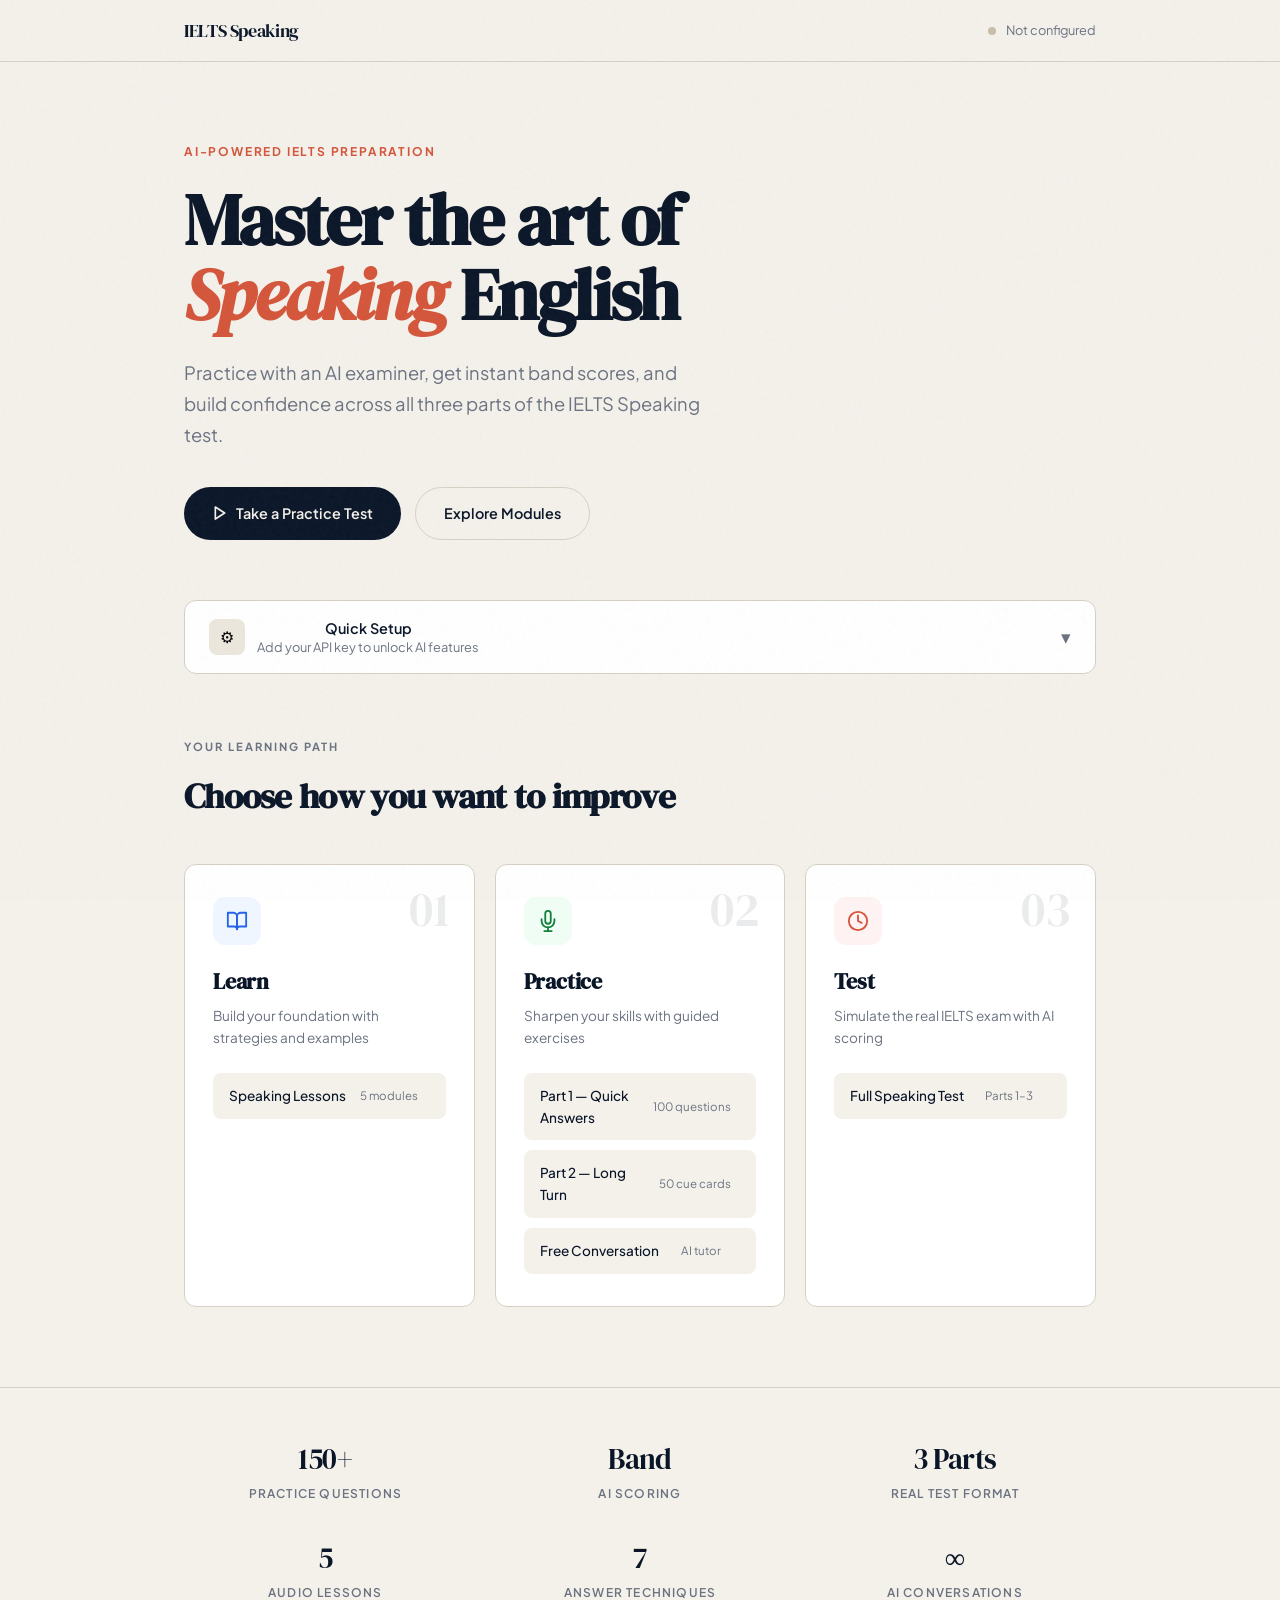
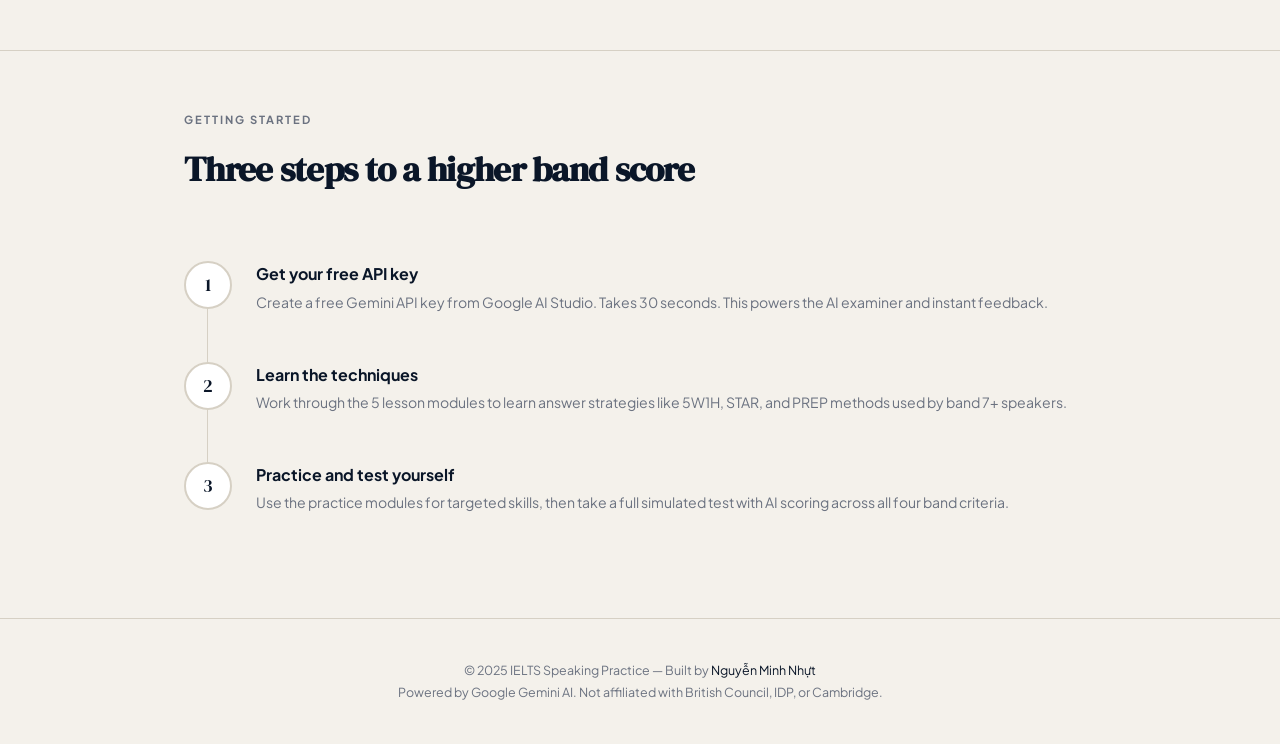
==== index.html @ 834665fb "Remove outdated library page and update all references Co-Authored-By: Claude Opus 4.6 (1M context) " ====
<!DOCTYPE html>
<html lang="en">
<head>
    <meta charset="UTF-8">
    <meta name="viewport" content="width=device-width, initial-scale=1.0">
    <title>IELTS Speaking Practice — AI-Powered</title>
    <link rel="preconnect" href="https://fonts.googleapis.com">
    <link rel="preconnect" href="https://fonts.gstatic.com" crossorigin>
    <link href="https://fonts.googleapis.com/css2?family=DM+Serif+Display:ital@0;1&family=Plus+Jakarta+Sans:wght@400;500;600;700&display=swap" rel="stylesheet">
    <style>
        *, *::before, *::after { margin: 0; padding: 0; box-sizing: border-box; }

        :root {
            --ink: #0a1628;
            --paper: #f4f1eb;
            --cream: #ece7dd;
            --warm: #c8bda8;
            --accent: #d4553a;
            --accent-glow: #e8724a;
            --ocean: #2563eb;
            --ocean-deep: #1a4fd4;
            --forest: #16803c;
            --forest-deep: #12692f;
            --amber: #d97706;
            --amber-deep: #b45309;
            --muted: #6b7280;
            --border: #d6d0c4;
            --card: #ffffff;
            --font-display: 'DM Serif Display', Georgia, serif;
            --font-body: 'Plus Jakarta Sans', -apple-system, sans-serif;
            --radius: 12px;
            --shadow-sm: 0 1px 3px rgba(10,22,40,0.06);
            --shadow-md: 0 4px 20px rgba(10,22,40,0.08);
            --shadow-lg: 0 12px 40px rgba(10,22,40,0.12);
            --shadow-lift: 0 20px 50px rgba(10,22,40,0.16);
        }

        html { scroll-behavior: smooth; }

        body {
            font-family: var(--font-body);
            background: var(--paper);
            color: var(--ink);
            line-height: 1.6;
            -webkit-font-smoothing: antialiased;
            overflow-x: hidden;
        }

        /* ─── Grain overlay ─── */
        body::after {
            content: '';
            position: fixed;
            inset: 0;
            background-image: url("data:image/svg+xml,%3Csvg viewBox='0 0 256 256' xmlns='http://www.w3.org/2000/svg'%3E%3Cfilter id='n'%3E%3CfeTurbulence type='fractalNoise' baseFrequency='0.9' numOctaves='4' stitchTiles='stitch'/%3E%3C/filter%3E%3Crect width='100%25' height='100%25' filter='url(%23n)' opacity='0.04'/%3E%3C/svg%3E");
            pointer-events: none;
            z-index: 9999;
        }

        .container {
            max-width: 960px;
            margin: 0 auto;
            padding: 0 24px;
        }

        /* ─── NAV ─── */
        nav {
            position: sticky;
            top: 0;
            z-index: 100;
            background: rgba(244,241,235,0.85);
            backdrop-filter: blur(20px);
            -webkit-backdrop-filter: blur(20px);
            border-bottom: 1px solid var(--border);
            padding: 16px 0;
        }

        .nav-inner {
            display: flex;
            justify-content: space-between;
            align-items: center;
        }

        .nav-brand {
            font-family: var(--font-display);
            font-size: 1.15rem;
            color: var(--ink);
            text-decoration: none;
            letter-spacing: -0.02em;
        }

        .nav-status {
            display: flex;
            align-items: center;
            gap: 10px;
            font-size: 0.8rem;
            color: var(--muted);
        }

        .status-dot {
            width: 8px;
            height: 8px;
            border-radius: 50%;
            background: var(--warm);
            transition: background 0.3s;
        }

        .status-dot.active { background: var(--forest); }

        /* ─── HERO ─── */
        .hero {
            padding: 80px 0 60px;
            position: relative;
        }

        .hero-overline {
            font-size: 0.75rem;
            font-weight: 700;
            text-transform: uppercase;
            letter-spacing: 0.15em;
            color: var(--accent);
            margin-bottom: 20px;
            opacity: 0;
            animation: fadeUp 0.6s 0.1s forwards;
        }

        .hero h1 {
            font-family: var(--font-display);
            font-size: clamp(2.8rem, 7vw, 4.5rem);
            line-height: 1.05;
            letter-spacing: -0.03em;
            color: var(--ink);
            margin-bottom: 24px;
            opacity: 0;
            animation: fadeUp 0.6s 0.2s forwards;
        }

        .hero h1 em {
            font-style: italic;
            color: var(--accent);
        }

        .hero-sub {
            font-size: 1.15rem;
            color: var(--muted);
            max-width: 520px;
            line-height: 1.7;
            margin-bottom: 36px;
            opacity: 0;
            animation: fadeUp 0.6s 0.35s forwards;
        }

        .hero-actions {
            display: flex;
            gap: 14px;
            flex-wrap: wrap;
            opacity: 0;
            animation: fadeUp 0.6s 0.5s forwards;
        }

        .btn {
            display: inline-flex;
            align-items: center;
            gap: 8px;
            padding: 14px 28px;
            border-radius: 60px;
            font-family: var(--font-body);
            font-size: 0.9rem;
            font-weight: 600;
            text-decoration: none;
            cursor: pointer;
            border: none;
            transition: all 0.25s cubic-bezier(0.4, 0, 0.2, 1);
        }

        .btn-primary {
            background: var(--ink);
            color: var(--paper);
        }

        .btn-primary:hover {
            background: #1a2d4a;
            transform: translateY(-2px);
            box-shadow: var(--shadow-md);
        }

        .btn-outline {
            background: transparent;
            color: var(--ink);
            border: 1.5px solid var(--border);
        }

        .btn-outline:hover {
            border-color: var(--ink);
            transform: translateY(-2px);
        }

        /* ─── SETUP PANEL ─── */
        .setup-section {
            margin-bottom: 64px;
            opacity: 0;
            animation: fadeUp 0.6s 0.6s forwards;
        }

        .setup-toggle {
            display: flex;
            align-items: center;
            justify-content: space-between;
            padding: 18px 24px;
            background: var(--card);
            border: 1px solid var(--border);
            border-radius: var(--radius);
            cursor: pointer;
            transition: all 0.2s;
            width: 100%;
            font-family: var(--font-body);
            font-size: 0.9rem;
        }

        .setup-toggle:hover {
            border-color: var(--ink);
        }

        .setup-toggle-left {
            display: flex;
            align-items: center;
            gap: 12px;
        }

        .setup-toggle-icon {
            width: 36px;
            height: 36px;
            border-radius: 8px;
            background: var(--cream);
            display: flex;
            align-items: center;
            justify-content: center;
            font-size: 1rem;
        }

        .setup-toggle-text strong {
            display: block;
            font-weight: 600;
            color: var(--ink);
        }

        .setup-toggle-text span {
            font-size: 0.8rem;
            color: var(--muted);
        }

        .setup-chevron {
            transition: transform 0.3s;
            color: var(--muted);
            font-size: 1.2rem;
        }

        .setup-chevron.open { transform: rotate(180deg); }

        .setup-panel {
            max-height: 0;
            overflow: hidden;
            transition: max-height 0.4s cubic-bezier(0.4, 0, 0.2, 1), opacity 0.3s;
            opacity: 0;
        }

        .setup-panel.open {
            max-height: 400px;
            opacity: 1;
        }

        .setup-panel-inner {
            padding: 24px;
            background: var(--card);
            border: 1px solid var(--border);
            border-top: 0;
            border-radius: 0 0 var(--radius) var(--radius);
        }

        .setup-row {
            display: grid;
            grid-template-columns: 1fr 1fr;
            gap: 16px;
        }

        @media (max-width: 600px) {
            .setup-row { grid-template-columns: 1fr; }
        }

        .setup-field label {
            display: block;
            font-size: 0.78rem;
            font-weight: 600;
            text-transform: uppercase;
            letter-spacing: 0.08em;
            color: var(--muted);
            margin-bottom: 8px;
        }

        .setup-field input {
            width: 100%;
            padding: 12px 16px;
            border: 1.5px solid var(--border);
            border-radius: 8px;
            font-family: var(--font-body);
            font-size: 0.9rem;
            background: var(--paper);
            color: var(--ink);
            outline: none;
            transition: border-color 0.2s;
        }

        .setup-field input:focus {
            border-color: var(--ocean);
        }

        .setup-field input.saved {
            border-color: var(--forest);
            background: #f0fdf4;
        }

        .setup-field .field-hint {
            font-size: 0.75rem;
            color: var(--muted);
            margin-top: 6px;
        }

        .setup-field .field-hint a {
            color: var(--ocean);
            text-decoration: none;
        }

        .setup-field .field-hint a:hover { text-decoration: underline; }

        .setup-saved-indicator {
            display: inline-flex;
            align-items: center;
            gap: 4px;
            font-size: 0.75rem;
            color: var(--forest);
            font-weight: 600;
            opacity: 0;
            transition: opacity 0.3s;
        }

        .setup-saved-indicator.visible { opacity: 1; }

        /* ─── PATHWAYS ─── */
        .pathways {
            margin-bottom: 80px;
        }

        .section-label {
            font-size: 0.7rem;
            font-weight: 700;
            text-transform: uppercase;
            letter-spacing: 0.18em;
            color: var(--muted);
            margin-bottom: 12px;
        }

        .section-title {
            font-family: var(--font-display);
            font-size: clamp(1.6rem, 4vw, 2.2rem);
            letter-spacing: -0.02em;
            margin-bottom: 40px;
        }

        .pathway-grid {
            display: grid;
            grid-template-columns: repeat(3, 1fr);
            gap: 20px;
        }

        @media (max-width: 768px) {
            .pathway-grid { grid-template-columns: 1fr; }
        }

        .pathway-card {
            background: var(--card);
            border: 1px solid var(--border);
            border-radius: var(--radius);
            padding: 32px 28px;
            position: relative;
            overflow: hidden;
            transition: all 0.35s cubic-bezier(0.4, 0, 0.2, 1);
            cursor: default;
        }

        .pathway-card::before {
            content: '';
            position: absolute;
            top: 0;
            left: 0;
            right: 0;
            height: 3px;
            transform: scaleX(0);
            transform-origin: left;
            transition: transform 0.35s cubic-bezier(0.4, 0, 0.2, 1);
        }

        .pathway-card:hover {
            transform: translateY(-6px);
            box-shadow: var(--shadow-lift);
            border-color: transparent;
        }

        .pathway-card:hover::before { transform: scaleX(1); }

        .pathway-card.learn::before { background: var(--ocean); }
        .pathway-card.practice::before { background: var(--forest); }
        .pathway-card.test::before { background: var(--accent); }

        .pathway-number {
            font-family: var(--font-display);
            font-size: 3rem;
            line-height: 1;
            margin-bottom: 16px;
            opacity: 0.08;
            position: absolute;
            top: 20px;
            right: 24px;
        }

        .pathway-icon {
            width: 48px;
            height: 48px;
            border-radius: 12px;
            display: flex;
            align-items: center;
            justify-content: center;
            font-size: 1.3rem;
            margin-bottom: 20px;
        }

        .pathway-card.learn .pathway-icon { background: #eff6ff; color: var(--ocean); }
        .pathway-card.practice .pathway-icon { background: #f0fdf4; color: var(--forest); }
        .pathway-card.test .pathway-icon { background: #fef2f2; color: var(--accent); }

        .pathway-card h3 {
            font-family: var(--font-display);
            font-size: 1.35rem;
            margin-bottom: 6px;
            letter-spacing: -0.01em;
        }

        .pathway-subtitle {
            font-size: 0.85rem;
            color: var(--muted);
            margin-bottom: 24px;
        }

        .pathway-links {
            display: flex;
            flex-direction: column;
            gap: 10px;
        }

        .pathway-link {
            display: flex;
            align-items: center;
            justify-content: space-between;
            padding: 12px 16px;
            background: var(--paper);
            border-radius: 8px;
            text-decoration: none;
            color: var(--ink);
            font-size: 0.85rem;
            font-weight: 500;
            transition: all 0.2s;
        }

        .pathway-link:hover {
            background: var(--cream);
            padding-left: 20px;
        }

        .pathway-link-meta {
            font-size: 0.72rem;
            color: var(--muted);
            font-weight: 400;
            white-space: nowrap;
            margin-left: 12px;
        }

        .pathway-link-arrow {
            opacity: 0;
            transform: translateX(-4px);
            transition: all 0.2s;
            color: var(--muted);
            font-size: 0.8rem;
        }

        .pathway-link:hover .pathway-link-arrow {
            opacity: 1;
            transform: translateX(0);
        }

        /* ─── FEATURES STRIP ─── */
        .features-strip {
            padding: 48px 0;
            margin-bottom: 60px;
            border-top: 1px solid var(--border);
            border-bottom: 1px solid var(--border);
        }

        .features-grid {
            display: grid;
            grid-template-columns: repeat(3, 1fr);
            gap: 32px;
        }

        @media (max-width: 600px) {
            .features-grid { grid-template-columns: repeat(2, 1fr); }
        }

        .feature-item {
            text-align: center;
        }

        .feature-value {
            font-family: var(--font-display);
            font-size: 1.8rem;
            color: var(--ink);
            letter-spacing: -0.02em;
        }

        .feature-label {
            font-size: 0.75rem;
            color: var(--muted);
            text-transform: uppercase;
            letter-spacing: 0.1em;
            font-weight: 600;
            margin-top: 2px;
        }

        /* ─── HOW IT WORKS ─── */
        .how-section {
            margin-bottom: 80px;
        }

        .steps-list {
            display: flex;
            flex-direction: column;
            gap: 0;
            position: relative;
        }

        .steps-list::before {
            content: '';
            position: absolute;
            left: 23px;
            top: 48px;
            bottom: 48px;
            width: 1px;
            background: var(--border);
        }

        @media (max-width: 600px) {
            .steps-list::before { left: 19px; }
        }

        .step-item {
            display: flex;
            align-items: flex-start;
            gap: 24px;
            padding: 24px 0;
        }

        .step-num {
            width: 48px;
            height: 48px;
            min-width: 48px;
            border-radius: 50%;
            background: var(--card);
            border: 2px solid var(--border);
            display: flex;
            align-items: center;
            justify-content: center;
            font-family: var(--font-display);
            font-size: 1.1rem;
            color: var(--ink);
            position: relative;
            z-index: 1;
        }

        @media (max-width: 600px) {
            .step-num { width: 40px; height: 40px; min-width: 40px; font-size: 0.95rem; }
        }

        .step-content h4 {
            font-size: 1rem;
            font-weight: 700;
            margin-bottom: 4px;
        }

        .step-content p {
            font-size: 0.88rem;
            color: var(--muted);
            line-height: 1.6;
        }

        /* ─── FOOTER ─── */
        footer {
            padding: 40px 0;
            border-top: 1px solid var(--border);
            text-align: center;
        }

        .footer-text {
            font-size: 0.78rem;
            color: var(--muted);
            line-height: 1.8;
        }

        .footer-text a {
            color: var(--ink);
            text-decoration: none;
        }

        .footer-text a:hover { text-decoration: underline; }

        /* ─── ANIMATIONS ─── */
        @keyframes fadeUp {
            from { opacity: 0; transform: translateY(20px); }
            to { opacity: 1; transform: translateY(0); }
        }

        .reveal {
            opacity: 0;
            transform: translateY(24px);
            transition: opacity 0.6s cubic-bezier(0.4, 0, 0.2, 1), transform 0.6s cubic-bezier(0.4, 0, 0.2, 1);
        }

        .reveal.visible {
            opacity: 1;
            transform: translateY(0);
        }

        /* ─── SCROLLBAR ─── */
        ::-webkit-scrollbar { width: 6px; }
        ::-webkit-scrollbar-track { background: var(--paper); }
        ::-webkit-scrollbar-thumb { background: var(--warm); border-radius: 3px; }
    </style>
</head>
<body>

    <!-- ─── NAV ─── -->
    <nav>
        <div class="container nav-inner">
            <a href="/" class="nav-brand">IELTS Speaking</a>
            <div class="nav-status">
                <div class="status-dot" id="statusDot"></div>
                <span id="statusText">Not configured</span>
            </div>
        </div>
    </nav>

    <!-- ─── HERO ─── -->
    <section class="hero">
        <div class="container">
            <div class="hero-overline">AI-Powered IELTS Preparation</div>
            <h1>Master the art of<br><em>Speaking</em> English</h1>
            <p class="hero-sub">
                Practice with an AI examiner, get instant band scores, and build confidence
                across all three parts of the IELTS Speaking test.
            </p>
            <div class="hero-actions">
                <a href="ielts-speaking-test.html" class="btn btn-primary">
                    <svg width="16" height="16" viewBox="0 0 24 24" fill="none" stroke="currentColor" stroke-width="2.5" stroke-linecap="round" stroke-linejoin="round"><polygon points="5 3 19 12 5 21 5 3"></polygon></svg>
                    Take a Practice Test
                </a>
                <a href="#pathways" class="btn btn-outline">Explore Modules</a>
            </div>
        </div>
    </section>

    <!-- ─── SETUP ─── -->
    <section class="container setup-section">
        <button class="setup-toggle" id="setupToggle" onclick="toggleSetup()">
            <div class="setup-toggle-left">
                <div class="setup-toggle-icon" id="setupIcon">&#9881;</div>
                <div class="setup-toggle-text">
                    <strong>Quick Setup</strong>
                    <span id="setupSubtext">Add your API key to unlock AI features</span>
                </div>
            </div>
            <span class="setup-chevron" id="setupChevron">&#9662;</span>
        </button>
        <div class="setup-panel" id="setupPanel">
            <div class="setup-panel-inner">
                <div class="setup-row">
                    <div class="setup-field">
                        <label>
                            Gemini API Key
                            <span class="setup-saved-indicator" id="apiSaved">&#10003; Saved</span>
                        </label>
                        <input type="password" id="apiKeyInput" placeholder="AIza..."
                               oninput="saveApiKey()" autocomplete="off">
                        <div class="field-hint">
                            Free from <a href="https://aistudio.google.com/app/apikey" target="_blank" rel="noopener">Google AI Studio</a> &mdash; enables AI examiner &amp; feedback
                        </div>
                    </div>
                    <div class="setup-field">
                        <label>
                            Your Name <span style="font-weight:400;text-transform:none;letter-spacing:0">(optional)</span>
                            <span class="setup-saved-indicator" id="nameSaved">&#10003; Saved</span>
                        </label>
                        <input type="text" id="nameInput" placeholder="Enter your name"
                               oninput="saveName()" autocomplete="name">
                        <div class="field-hint">Used to personalize your practice sessions</div>
                    </div>
                </div>
            </div>
        </div>
    </section>

    <!-- ─── PATHWAYS ─── -->
    <section class="container pathways reveal" id="pathways">
        <div class="section-label">Your Learning Path</div>
        <h2 class="section-title">Choose how you want to improve</h2>
        <div class="pathway-grid">

            <!-- LEARN -->
            <div class="pathway-card learn">
                <div class="pathway-number">01</div>
                <div class="pathway-icon">
                    <svg width="22" height="22" viewBox="0 0 24 24" fill="none" stroke="currentColor" stroke-width="2" stroke-linecap="round" stroke-linejoin="round"><path d="M2 3h6a4 4 0 0 1 4 4v14a3 3 0 0 0-3-3H2z"></path><path d="M22 3h-6a4 4 0 0 0-4 4v14a3 3 0 0 1 3-3h7z"></path></svg>
                </div>
                <h3>Learn</h3>
                <p class="pathway-subtitle">Build your foundation with strategies and examples</p>
                <div class="pathway-links">
                    <a href="ielts-speaking-lessons.html" class="pathway-link">
                        <span>Speaking Lessons</span>
                        <span class="pathway-link-meta">5 modules</span>
                        <span class="pathway-link-arrow">&rarr;</span>
                    </a>
                </div>
            </div>

            <!-- PRACTICE -->
            <div class="pathway-card practice">
                <div class="pathway-number">02</div>
                <div class="pathway-icon">
                    <svg width="22" height="22" viewBox="0 0 24 24" fill="none" stroke="currentColor" stroke-width="2" stroke-linecap="round" stroke-linejoin="round"><path d="M12 1a3 3 0 0 0-3 3v8a3 3 0 0 0 6 0V4a3 3 0 0 0-3-3z"></path><path d="M19 10v2a7 7 0 0 1-14 0v-2"></path><line x1="12" y1="19" x2="12" y2="23"></line><line x1="8" y1="23" x2="16" y2="23"></line></svg>
                </div>
                <h3>Practice</h3>
                <p class="pathway-subtitle">Sharpen your skills with guided exercises</p>
                <div class="pathway-links">
                    <a href="ielts-module2-minimal.html" class="pathway-link">
                        <span>Part 1 &mdash; Quick Answers</span>
                        <span class="pathway-link-meta">100 questions</span>
                        <span class="pathway-link-arrow">&rarr;</span>
                    </a>
                    <a href="ielts-module3-minimal.html" class="pathway-link">
                        <span>Part 2 &mdash; Long Turn</span>
                        <span class="pathway-link-meta">50 cue cards</span>
                        <span class="pathway-link-arrow">&rarr;</span>
                    </a>
                    <a href="conversation-practice.html" class="pathway-link">
                        <span>Free Conversation</span>
                        <span class="pathway-link-meta">AI tutor</span>
                        <span class="pathway-link-arrow">&rarr;</span>
                    </a>
                </div>
            </div>

            <!-- TEST -->
            <div class="pathway-card test">
                <div class="pathway-number">03</div>
                <div class="pathway-icon">
                    <svg width="22" height="22" viewBox="0 0 24 24" fill="none" stroke="currentColor" stroke-width="2" stroke-linecap="round" stroke-linejoin="round"><circle cx="12" cy="12" r="10"></circle><polyline points="12 6 12 12 16 14"></polyline></svg>
                </div>
                <h3>Test</h3>
                <p class="pathway-subtitle">Simulate the real IELTS exam with AI scoring</p>
                <div class="pathway-links">
                    <a href="ielts-speaking-test.html" class="pathway-link">
                        <span>Full Speaking Test</span>
                        <span class="pathway-link-meta">Parts 1–3</span>
                        <span class="pathway-link-arrow">&rarr;</span>
                    </a>
                </div>
            </div>

        </div>
    </section>

    <!-- ─── FEATURES STRIP ─── -->
    <section class="features-strip reveal">
        <div class="container">
            <div class="features-grid">
                <div class="feature-item">
                    <div class="feature-value">150+</div>
                    <div class="feature-label">Practice Questions</div>
                </div>
                <div class="feature-item">
                    <div class="feature-value">Band</div>
                    <div class="feature-label">AI Scoring</div>
                </div>
                <div class="feature-item">
                    <div class="feature-value">3 Parts</div>
                    <div class="feature-label">Real Test Format</div>
                </div>
                <div class="feature-item">
                    <div class="feature-value">5</div>
                    <div class="feature-label">Audio Lessons</div>
                </div>
                <div class="feature-item">
                    <div class="feature-value">7</div>
                    <div class="feature-label">Answer Techniques</div>
                </div>
                <div class="feature-item">
                    <div class="feature-value">&infin;</div>
                    <div class="feature-label">AI Conversations</div>
                </div>
            </div>
        </div>
    </section>

    <!-- ─── HOW IT WORKS ─── -->
    <section class="container how-section reveal">
        <div class="section-label">Getting Started</div>
        <h2 class="section-title">Three steps to a higher band score</h2>
        <div class="steps-list">
            <div class="step-item">
                <div class="step-num">1</div>
                <div class="step-content">
                    <h4>Get your free API key</h4>
                    <p>Create a free Gemini API key from Google AI Studio. Takes 30 seconds. This powers the AI examiner and instant feedback.</p>
                </div>
            </div>
            <div class="step-item">
                <div class="step-num">2</div>
                <div class="step-content">
                    <h4>Learn the techniques</h4>
                    <p>Work through the 5 lesson modules to learn answer strategies like 5W1H, STAR, and PREP methods used by band 7+ speakers.</p>
                </div>
            </div>
            <div class="step-item">
                <div class="step-num">3</div>
                <div class="step-content">
                    <h4>Practice and test yourself</h4>
                    <p>Use the practice modules for targeted skills, then take a full simulated test with AI scoring across all four band criteria.</p>
                </div>
            </div>
        </div>
    </section>

    <!-- ─── FOOTER ─── -->
    <footer>
        <div class="container">
            <p class="footer-text">
                &copy; 2025 IELTS Speaking Practice &mdash; Built by
                <a href="https://github.com/nmnhut-it" target="_blank" rel="noopener">Nguy&#7877;n Minh Nh&#7921;t</a>
                <br>
                Powered by Google Gemini AI. Not affiliated with British Council, IDP, or Cambridge.
            </p>
        </div>
    </footer>

    <script>
        // ─── Setup panel ───
        function toggleSetup() {
            const panel = document.getElementById('setupPanel');
            const chevron = document.getElementById('setupChevron');
            const toggle = document.getElementById('setupToggle');
            panel.classList.toggle('open');
            chevron.classList.toggle('open');
            if (panel.classList.contains('open')) {
                toggle.style.borderRadius = 'var(--radius) var(--radius) 0 0';
            } else {
                setTimeout(() => { toggle.style.borderRadius = 'var(--radius)'; }, 300);
            }
        }

        // ─── Save settings ───
        let apiDebounce, nameDebounce;

        function saveApiKey() {
            clearTimeout(apiDebounce);
            apiDebounce = setTimeout(() => {
                const val = document.getElementById('apiKeyInput').value.trim();
                if (val) {
                    localStorage.setItem('geminiApiKey', val);
                    document.getElementById('apiKeyInput').classList.add('saved');
                    showSaved('apiSaved');
                } else {
                    localStorage.removeItem('geminiApiKey');
                    document.getElementById('apiKeyInput').classList.remove('saved');
                    hideSaved('apiSaved');
                }
                updateStatus();
            }, 400);
        }

        function saveName() {
            clearTimeout(nameDebounce);
            nameDebounce = setTimeout(() => {
                const val = document.getElementById('nameInput').value.trim();
                if (val) {
                    localStorage.setItem('studentName', val);
                    document.getElementById('nameInput').classList.add('saved');
                    showSaved('nameSaved');
                } else {
                    localStorage.removeItem('studentName');
                    document.getElementById('nameInput').classList.remove('saved');
                    hideSaved('nameSaved');
                }
                updateStatus();
            }, 400);
        }

        function showSaved(id) { document.getElementById(id).classList.add('visible'); }
        function hideSaved(id) { document.getElementById(id).classList.remove('visible'); }

        function updateStatus() {
            const hasKey = !!localStorage.getItem('geminiApiKey');
            const hasName = !!localStorage.getItem('studentName');
            const dot = document.getElementById('statusDot');
            const text = document.getElementById('statusText');
            const subtext = document.getElementById('setupSubtext');
            const icon = document.getElementById('setupIcon');

            if (hasKey) {
                dot.classList.add('active');
                text.textContent = hasName ? localStorage.getItem('studentName') : 'Ready';
                subtext.textContent = 'AI features enabled' + (hasName ? '' : ' \u2014 add your name to personalize');
                icon.innerHTML = '&#10003;';
                icon.style.background = '#f0fdf4';
                icon.style.color = 'var(--forest)';
            } else {
                dot.classList.remove('active');
                text.textContent = 'Not configured';
                subtext.textContent = 'Add your API key to unlock AI features';
                icon.innerHTML = '&#9881;';
                icon.style.background = '';
                icon.style.color = '';
            }
        }

        // ─── Init ───
        function init() {
            const savedKey = localStorage.getItem('geminiApiKey');
            const savedName = localStorage.getItem('studentName');

            if (savedKey) {
                document.getElementById('apiKeyInput').value = savedKey;
                document.getElementById('apiKeyInput').classList.add('saved');
                showSaved('apiSaved');
            }
            if (savedName) {
                document.getElementById('nameInput').value = savedName;
                document.getElementById('nameInput').classList.add('saved');
                showSaved('nameSaved');
            }

            updateStatus();
        }

        // ─── Scroll reveal ───
        const observer = new IntersectionObserver((entries) => {
            entries.forEach(entry => {
                if (entry.isIntersecting) {
                    entry.target.classList.add('visible');
                    observer.unobserve(entry.target);
                }
            });
        }, { threshold: 0.1, rootMargin: '0px 0px -40px 0px' });

        document.querySelectorAll('.reveal').forEach(el => observer.observe(el));

        init();
    </script>
</body>
</html>
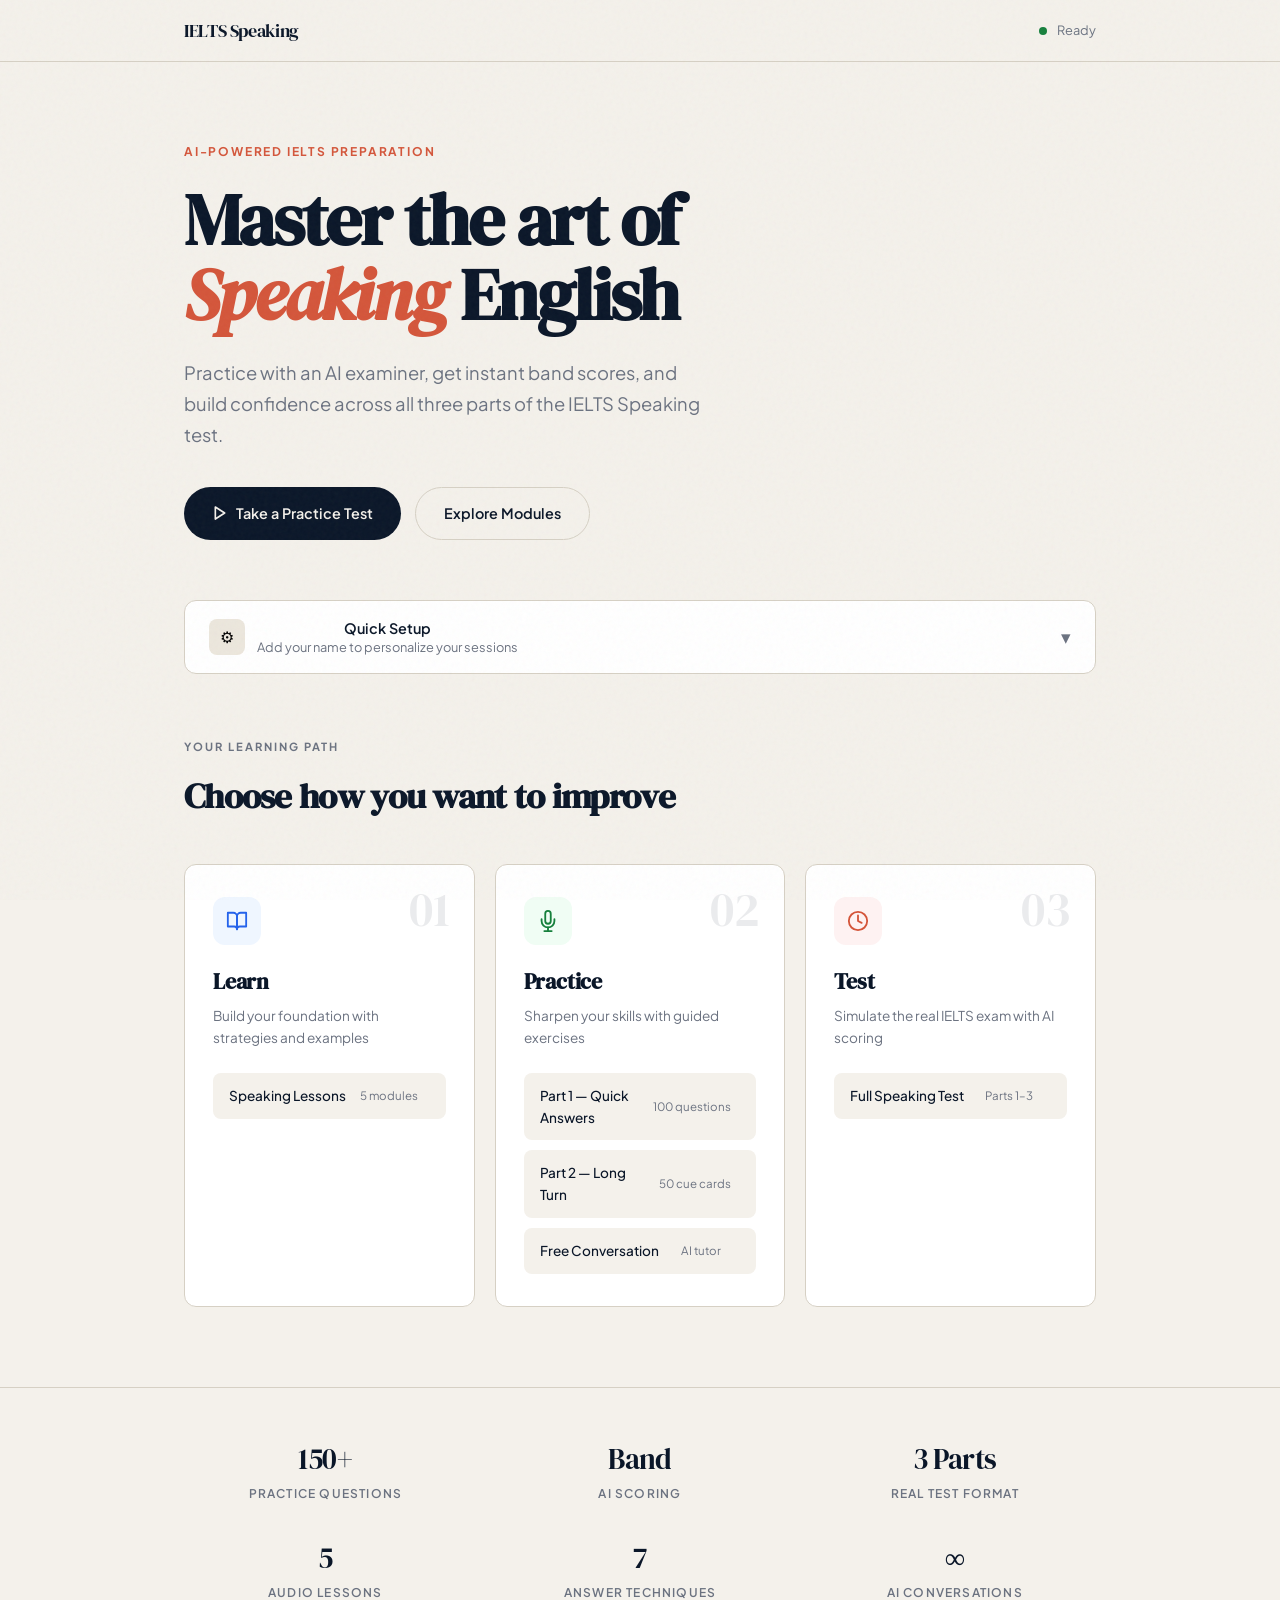
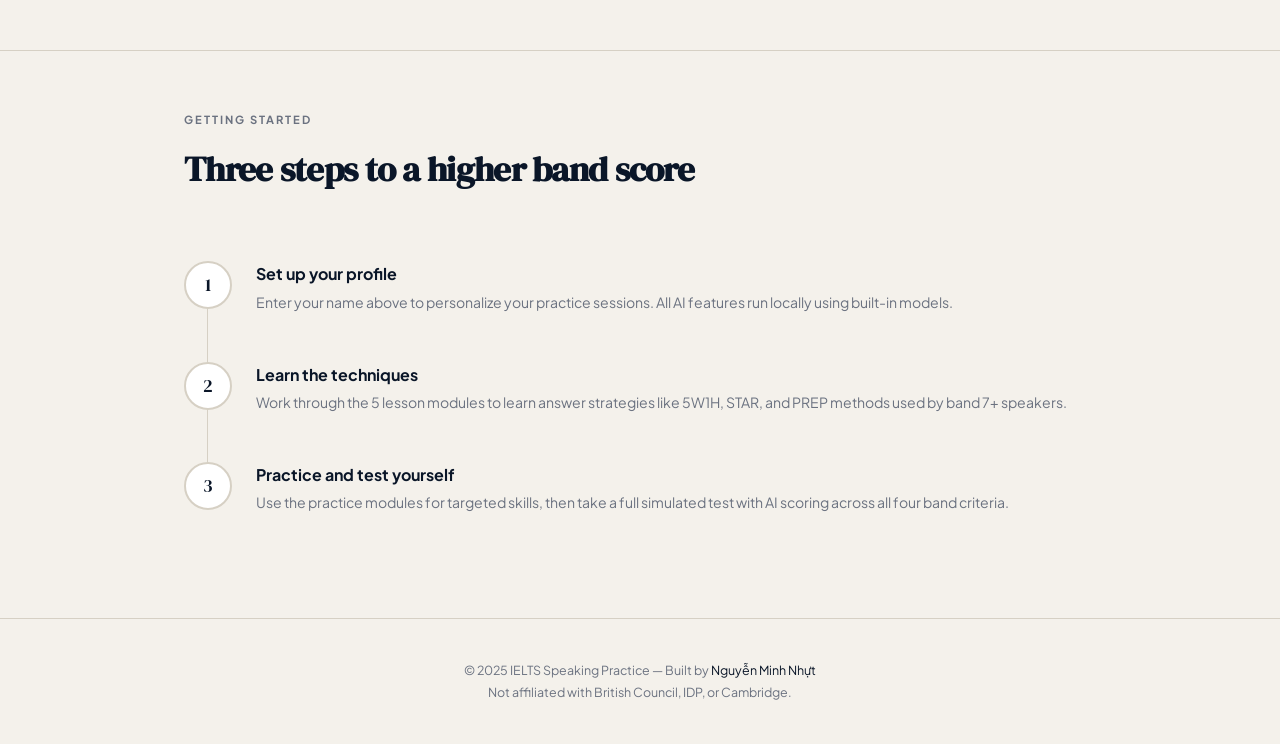
==== commit 8e49a1c7: "Remove all Gemini API key references, use offline models only - Remove API key setup from index, les" ====
--- a/index.html
+++ b/index.html
@@ -681,34 +681,21 @@
                 <div class="setup-toggle-icon" id="setupIcon">&#9881;</div>
                 <div class="setup-toggle-text">
                     <strong>Quick Setup</strong>
-                    <span id="setupSubtext">Add your API key to unlock AI features</span>
+                    <span id="setupSubtext">Add your name to personalize your sessions</span>
                 </div>
             </div>
             <span class="setup-chevron" id="setupChevron">&#9662;</span>
         </button>
         <div class="setup-panel" id="setupPanel">
             <div class="setup-panel-inner">
-                <div class="setup-row">
-                    <div class="setup-field">
-                        <label>
-                            Gemini API Key
-                            <span class="setup-saved-indicator" id="apiSaved">&#10003; Saved</span>
-                        </label>
-                        <input type="password" id="apiKeyInput" placeholder="AIza..."
-                               oninput="saveApiKey()" autocomplete="off">
-                        <div class="field-hint">
-                            Free from <a href="https://aistudio.google.com/app/apikey" target="_blank" rel="noopener">Google AI Studio</a> &mdash; enables AI examiner &amp; feedback
-                        </div>
-                    </div>
-                    <div class="setup-field">
-                        <label>
-                            Your Name <span style="font-weight:400;text-transform:none;letter-spacing:0">(optional)</span>
-                            <span class="setup-saved-indicator" id="nameSaved">&#10003; Saved</span>
-                        </label>
-                        <input type="text" id="nameInput" placeholder="Enter your name"
-                               oninput="saveName()" autocomplete="name">
-                        <div class="field-hint">Used to personalize your practice sessions</div>
-                    </div>
+                <div class="setup-field">
+                    <label>
+                        Your Name <span style="font-weight:400;text-transform:none;letter-spacing:0">(optional)</span>
+                        <span class="setup-saved-indicator" id="nameSaved">&#10003; Saved</span>
+                    </label>
+                    <input type="text" id="nameInput" placeholder="Enter your name"
+                           oninput="saveName()" autocomplete="name">
+                    <div class="field-hint">Used to personalize your practice sessions</div>
                 </div>
             </div>
         </div>
@@ -824,8 +811,8 @@
             <div class="step-item">
                 <div class="step-num">1</div>
                 <div class="step-content">
-                    <h4>Get your free API key</h4>
-                    <p>Create a free Gemini API key from Google AI Studio. Takes 30 seconds. This powers the AI examiner and instant feedback.</p>
+                    <h4>Set up your profile</h4>
+                    <p>Enter your name above to personalize your practice sessions. All AI features run locally using built-in models.</p>
                 </div>
             </div>
             <div class="step-item">
@@ -852,7 +839,7 @@
                 &copy; 2025 IELTS Speaking Practice &mdash; Built by
                 <a href="https://github.com/nmnhut-it" target="_blank" rel="noopener">Nguy&#7877;n Minh Nh&#7921;t</a>
                 <br>
-                Powered by Google Gemini AI. Not affiliated with British Council, IDP, or Cambridge.
+                Not affiliated with British Council, IDP, or Cambridge.
             </p>
         </div>
     </footer>
@@ -873,24 +860,7 @@
         }
 
         // ─── Save settings ───
-        let apiDebounce, nameDebounce;
-
-        function saveApiKey() {
-            clearTimeout(apiDebounce);
-            apiDebounce = setTimeout(() => {
-                const val = document.getElementById('apiKeyInput').value.trim();
-                if (val) {
-                    localStorage.setItem('geminiApiKey', val);
-                    document.getElementById('apiKeyInput').classList.add('saved');
-                    showSaved('apiSaved');
-                } else {
-                    localStorage.removeItem('geminiApiKey');
-                    document.getElementById('apiKeyInput').classList.remove('saved');
-                    hideSaved('apiSaved');
-                }
-                updateStatus();
-            }, 400);
-        }
+        let nameDebounce;
 
         function saveName() {
             clearTimeout(nameDebounce);
@@ -913,24 +883,22 @@
         function hideSaved(id) { document.getElementById(id).classList.remove('visible'); }
 
         function updateStatus() {
-            const hasKey = !!localStorage.getItem('geminiApiKey');
             const hasName = !!localStorage.getItem('studentName');
             const dot = document.getElementById('statusDot');
             const text = document.getElementById('statusText');
             const subtext = document.getElementById('setupSubtext');
             const icon = document.getElementById('setupIcon');
 
-            if (hasKey) {
-                dot.classList.add('active');
-                text.textContent = hasName ? localStorage.getItem('studentName') : 'Ready';
-                subtext.textContent = 'AI features enabled' + (hasName ? '' : ' \u2014 add your name to personalize');
+            dot.classList.add('active');
+            if (hasName) {
+                text.textContent = localStorage.getItem('studentName');
+                subtext.textContent = 'Ready to practice';
                 icon.innerHTML = '&#10003;';
                 icon.style.background = '#f0fdf4';
                 icon.style.color = 'var(--forest)';
             } else {
-                dot.classList.remove('active');
-                text.textContent = 'Not configured';
-                subtext.textContent = 'Add your API key to unlock AI features';
+                text.textContent = 'Ready';
+                subtext.textContent = 'Add your name to personalize your sessions';
                 icon.innerHTML = '&#9881;';
                 icon.style.background = '';
                 icon.style.color = '';
@@ -939,14 +907,8 @@
 
         // ─── Init ───
         function init() {
-            const savedKey = localStorage.getItem('geminiApiKey');
             const savedName = localStorage.getItem('studentName');
 
-            if (savedKey) {
-                document.getElementById('apiKeyInput').value = savedKey;
-                document.getElementById('apiKeyInput').classList.add('saved');
-                showSaved('apiSaved');
-            }
             if (savedName) {
                 document.getElementById('nameInput').value = savedName;
                 document.getElementById('nameInput').classList.add('saved');
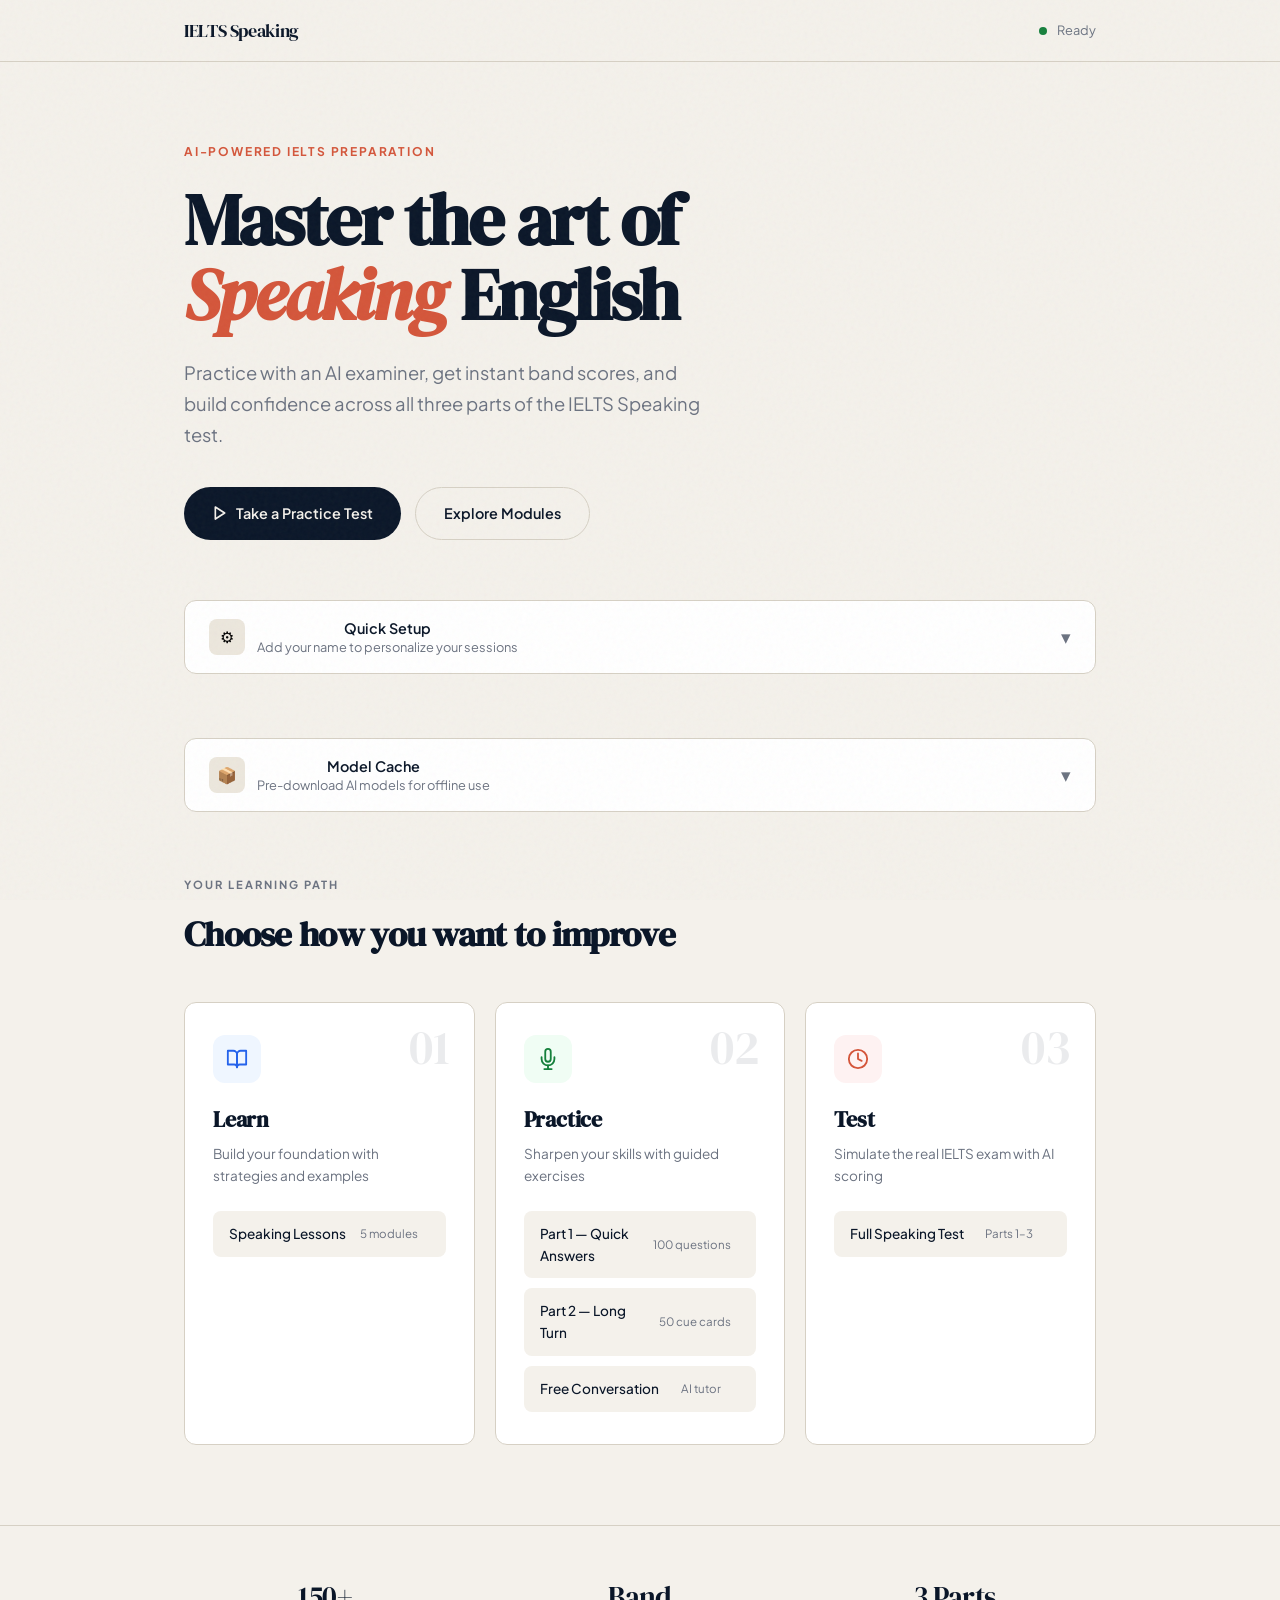
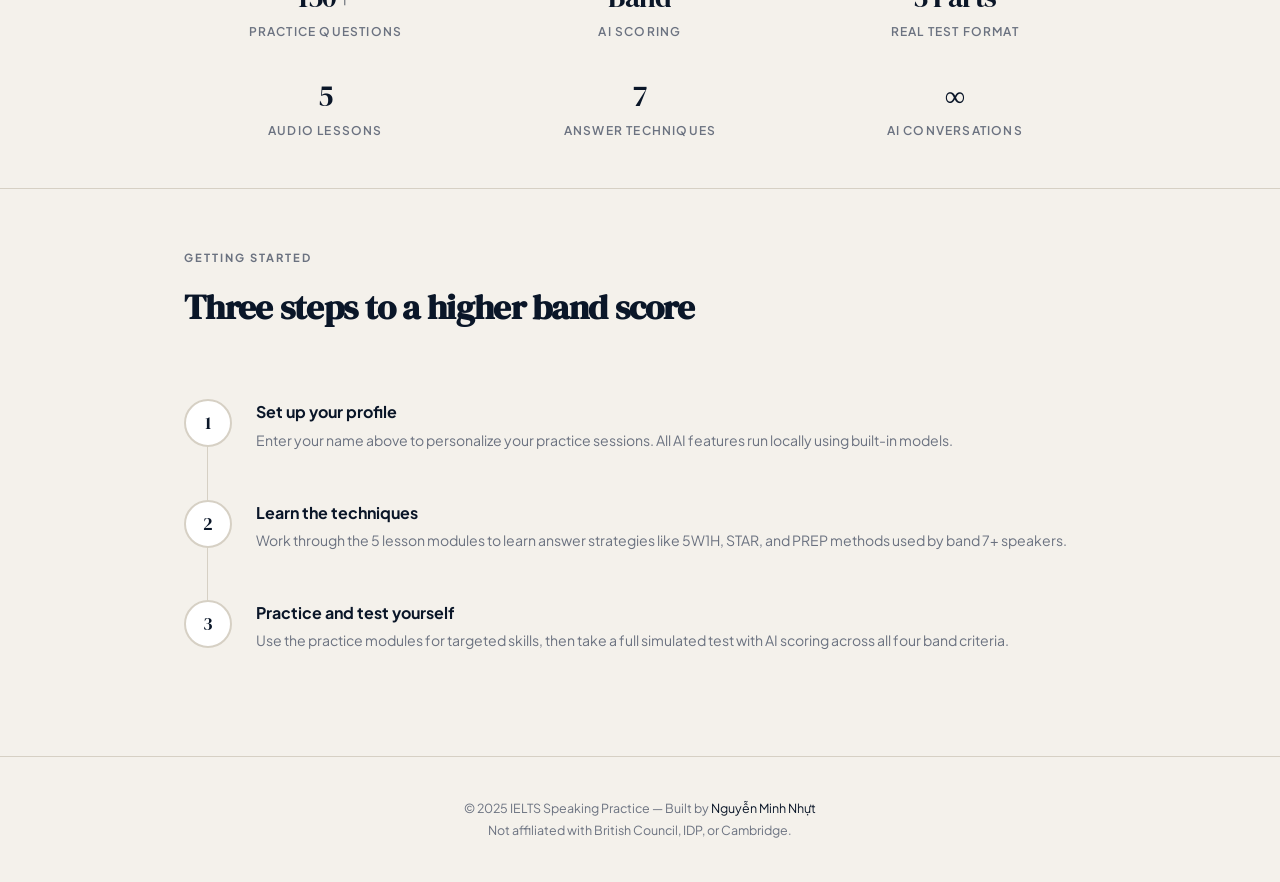
==== commit 2b13a32f: "Add model cache manager with 30-day expiry + pre-download UI - ModelCacheManager: IndexedDB metadata" ====
--- a/index.html
+++ b/index.html
@@ -264,7 +264,7 @@
         }
 
         .setup-panel.open {
-            max-height: 400px;
+            max-height: 800px;
             opacity: 1;
         }
 
@@ -640,6 +640,50 @@
         ::-webkit-scrollbar { width: 6px; }
         ::-webkit-scrollbar-track { background: var(--paper); }
         ::-webkit-scrollbar-thumb { background: var(--warm); border-radius: 3px; }
+
+        /* ─── Cache badges ─── */
+        .cache-badge {
+            display: inline-block;
+            padding: 2px 10px;
+            border-radius: 20px;
+            font-size: 0.7rem;
+            font-weight: 700;
+            text-transform: uppercase;
+            letter-spacing: 0.06em;
+        }
+        .cache-badge.cached { background: #dcfce7; color: #166534; }
+        .cache-badge.expiring { background: #fef9c3; color: #854d0e; }
+        .cache-badge.not-cached { background: #f3f4f6; color: #6b7280; }
+
+        .cache-model-row {
+            display: flex;
+            align-items: center;
+            justify-content: space-between;
+            padding: 14px 16px;
+            background: var(--paper);
+            border-radius: 8px;
+            flex-wrap: wrap;
+            gap: 8px;
+        }
+        .cache-model-info { display: flex; flex-direction: column; gap: 2px; min-width: 0; flex: 1; }
+        .cache-model-name { font-size: 0.88rem; font-weight: 600; }
+        .cache-model-meta { font-size: 0.75rem; color: var(--muted); }
+        .cache-model-actions { display: flex; gap: 8px; align-items: center; flex-shrink: 0; }
+        .cache-btn {
+            padding: 6px 14px;
+            border-radius: 6px;
+            font-size: 0.75rem;
+            font-weight: 600;
+            border: none;
+            cursor: pointer;
+            font-family: var(--font-body);
+            transition: all 0.2s;
+        }
+        .cache-btn-download { background: var(--ocean); color: white; }
+        .cache-btn-download:hover { background: var(--ocean-deep); }
+        .cache-btn-download:disabled { opacity: 0.5; cursor: not-allowed; }
+        .cache-btn-clear { background: var(--cream); color: var(--ink); }
+        .cache-btn-clear:hover { background: var(--warm); }
     </style>
 </head>
 <body>
@@ -696,6 +740,41 @@
                     <input type="text" id="nameInput" placeholder="Enter your name"
                            oninput="saveName()" autocomplete="name">
                     <div class="field-hint">Used to personalize your practice sessions</div>
+                </div>
+            </div>
+        </div>
+    </section>
+
+    <!-- ─── MODEL CACHE ─── -->
+    <section class="container setup-section" style="animation-delay:0.7s">
+        <button class="setup-toggle" id="cacheToggle" onclick="toggleCache()">
+            <div class="setup-toggle-left">
+                <div class="setup-toggle-icon" id="cacheIcon">&#128230;</div>
+                <div class="setup-toggle-text">
+                    <strong>Model Cache</strong>
+                    <span id="cacheSubtext">Pre-download AI models for offline use</span>
+                </div>
+            </div>
+            <span class="setup-chevron" id="cacheChevron">&#9662;</span>
+        </button>
+        <div class="setup-panel" id="cachePanel">
+            <div class="setup-panel-inner" id="cachePanelInner">
+                <p style="font-size:0.85rem;color:var(--muted);margin-bottom:16px">
+                    Download speech recognition models ahead of time so practice sessions start instantly.
+                </p>
+                <div id="cacheModelList" style="display:flex;flex-direction:column;gap:12px">
+                    <!-- Populated by JS -->
+                </div>
+                <div style="margin-top:16px;display:flex;justify-content:space-between;align-items:center;flex-wrap:wrap;gap:8px">
+                    <span id="cacheTotalSize" style="font-size:0.78rem;color:var(--muted)"></span>
+                    <button onclick="clearAllModelCache()" class="btn btn-outline" style="padding:8px 18px;font-size:0.78rem;border-radius:8px">Clear All Cache</button>
+                </div>
+                <!-- Progress bar (hidden by default) -->
+                <div id="cacheProgressWrap" style="display:none;margin-top:16px">
+                    <div style="font-size:0.8rem;color:var(--muted);margin-bottom:6px" id="cacheProgressLabel">Downloading...</div>
+                    <div style="width:100%;height:6px;background:var(--cream);border-radius:3px;overflow:hidden">
+                        <div id="cacheProgressBar" style="width:0%;height:100%;background:var(--ocean);border-radius:3px;transition:width 0.3s"></div>
+                    </div>
                 </div>
             </div>
         </div>
@@ -932,5 +1011,151 @@
 
         init();
     </script>
+
+    <script src="scripts/modelCacheManager.js"></script>
+    <script>
+        // ─── Cache panel toggle ───
+        function toggleCache() {
+            const panel = document.getElementById('cachePanel');
+            const chevron = document.getElementById('cacheChevron');
+            const toggle = document.getElementById('cacheToggle');
+            panel.classList.toggle('open');
+            chevron.classList.toggle('open');
+            if (panel.classList.contains('open')) {
+                toggle.style.borderRadius = 'var(--radius) var(--radius) 0 0';
+                refreshCacheUI();
+            } else {
+                setTimeout(() => { toggle.style.borderRadius = 'var(--radius)'; }, 300);
+            }
+        }
+
+        // ─── Render cache status for all models ───
+        async function refreshCacheUI() {
+            const mgr = window.modelCacheManager;
+            if (!mgr) return;
+            try {
+                await mgr.initDB();
+                const status = await mgr.getCacheStatus();
+                const list = document.getElementById('cacheModelList');
+                list.innerHTML = '';
+
+                for (const model of window.MODEL_REGISTRY) {
+                    const s = status[model.id];
+                    list.appendChild(buildModelRow(model, s));
+                }
+
+                // Total storage
+                const totals = await mgr.getCacheSizeTotal();
+                const el = document.getElementById('cacheTotalSize');
+                if (totals.usage > 0) {
+                    el.textContent = `Storage used: ${formatBytesUI(totals.usage)} of ${formatBytesUI(totals.quota)}`;
+                } else {
+                    el.textContent = '';
+                }
+            } catch (e) {
+                console.warn('Cache UI error:', e);
+            }
+        }
+
+        function buildModelRow(model, s) {
+            const row = document.createElement('div');
+            row.className = 'cache-model-row';
+
+            let badgeClass = 'not-cached';
+            let badgeText = 'Not cached';
+            if (s.cached && !s.expired) {
+                badgeClass = s.expiringSoon ? 'expiring' : 'cached';
+                badgeText = s.expiringSoon
+                    ? `Expires in ${s.daysLeft}d`
+                    : `Cached${s.daysLeft !== null ? ' — ' + s.daysLeft + 'd left' : ''}`;
+            } else if (s.expired) {
+                badgeClass = 'expiring';
+                badgeText = 'Expired';
+            }
+
+            const sizeInfo = s.cached && s.sizeBytes > 0 ? s.sizeFormatted : model.estimatedSize;
+
+            row.innerHTML = `
+                <div class="cache-model-info">
+                    <span class="cache-model-name">${model.label}</span>
+                    <span class="cache-model-meta">${sizeInfo} <span class="cache-badge ${badgeClass}">${badgeText}</span></span>
+                </div>
+                <div class="cache-model-actions">
+                    ${!s.cached || s.expired
+                        ? `<button class="cache-btn cache-btn-download" onclick="downloadModel('${model.id}', this)">Download</button>`
+                        : `<button class="cache-btn cache-btn-clear" onclick="clearModel('${model.id}')">Clear</button>`
+                    }
+                </div>
+            `;
+            return row;
+        }
+
+        // ─── Download a model (pre-cache) ───
+        async function downloadModel(modelId, btn) {
+            if (btn) btn.disabled = true;
+            const progressWrap = document.getElementById('cacheProgressWrap');
+            const progressBar = document.getElementById('cacheProgressBar');
+            const progressLabel = document.getElementById('cacheProgressLabel');
+            progressWrap.style.display = 'block';
+            progressBar.style.width = '0%';
+            progressLabel.textContent = 'Starting download...';
+
+            try {
+                const { pipeline, env } = await import('https://cdn.jsdelivr.net/npm/@xenova/transformers@2.17.2');
+                env.allowRemoteModels = true;
+                env.allowLocalModels = true;
+                env.localModelPath = '/models/';
+
+                const fileProgress = new Map();
+                let totalFiles = 0;
+
+                await pipeline('automatic-speech-recognition', modelId, {
+                    quantized: false,
+                    device: 'wasm',
+                    progress_callback: (p) => {
+                        if (p.status === 'progress' && p.file) {
+                            fileProgress.set(p.file, p.progress || 0);
+                            totalFiles = Math.max(totalFiles, fileProgress.size);
+                            const avg = Array.from(fileProgress.values()).reduce((a, b) => a + b, 0) / totalFiles;
+                            progressBar.style.width = `${Math.round(avg)}%`;
+                            progressLabel.textContent = `Downloading: ${Math.round(avg)}% (${fileProgress.size} files)`;
+                        } else if (p.status === 'done') {
+                            progressLabel.textContent = 'Processing...';
+                        }
+                    }
+                });
+
+                await window.modelCacheManager.recordModelDownload(modelId);
+                progressBar.style.width = '100%';
+                progressLabel.textContent = 'Download complete!';
+                setTimeout(() => { progressWrap.style.display = 'none'; }, 2000);
+                refreshCacheUI();
+            } catch (e) {
+                progressLabel.textContent = 'Download failed: ' + e.message;
+                console.error('Model download failed:', e);
+            }
+            if (btn) btn.disabled = false;
+        }
+
+        // ─── Clear a single model ───
+        async function clearModel(modelId) {
+            await window.modelCacheManager.clearModelCache(modelId);
+            refreshCacheUI();
+        }
+
+        // ─── Clear all cache ───
+        async function clearAllModelCache() {
+            await window.modelCacheManager.clearAllCache();
+            refreshCacheUI();
+        }
+
+        function formatBytesUI(bytes) {
+            if (bytes === 0) return '0 B';
+            const units = ['B', 'KB', 'MB', 'GB'];
+            const i = Math.floor(Math.log(bytes) / Math.log(1024));
+            const val = bytes / Math.pow(1024, i);
+            return `${val < 10 ? val.toFixed(1) : Math.round(val)} ${units[i]}`;
+        }
+    </script>
 </body>
 </html>
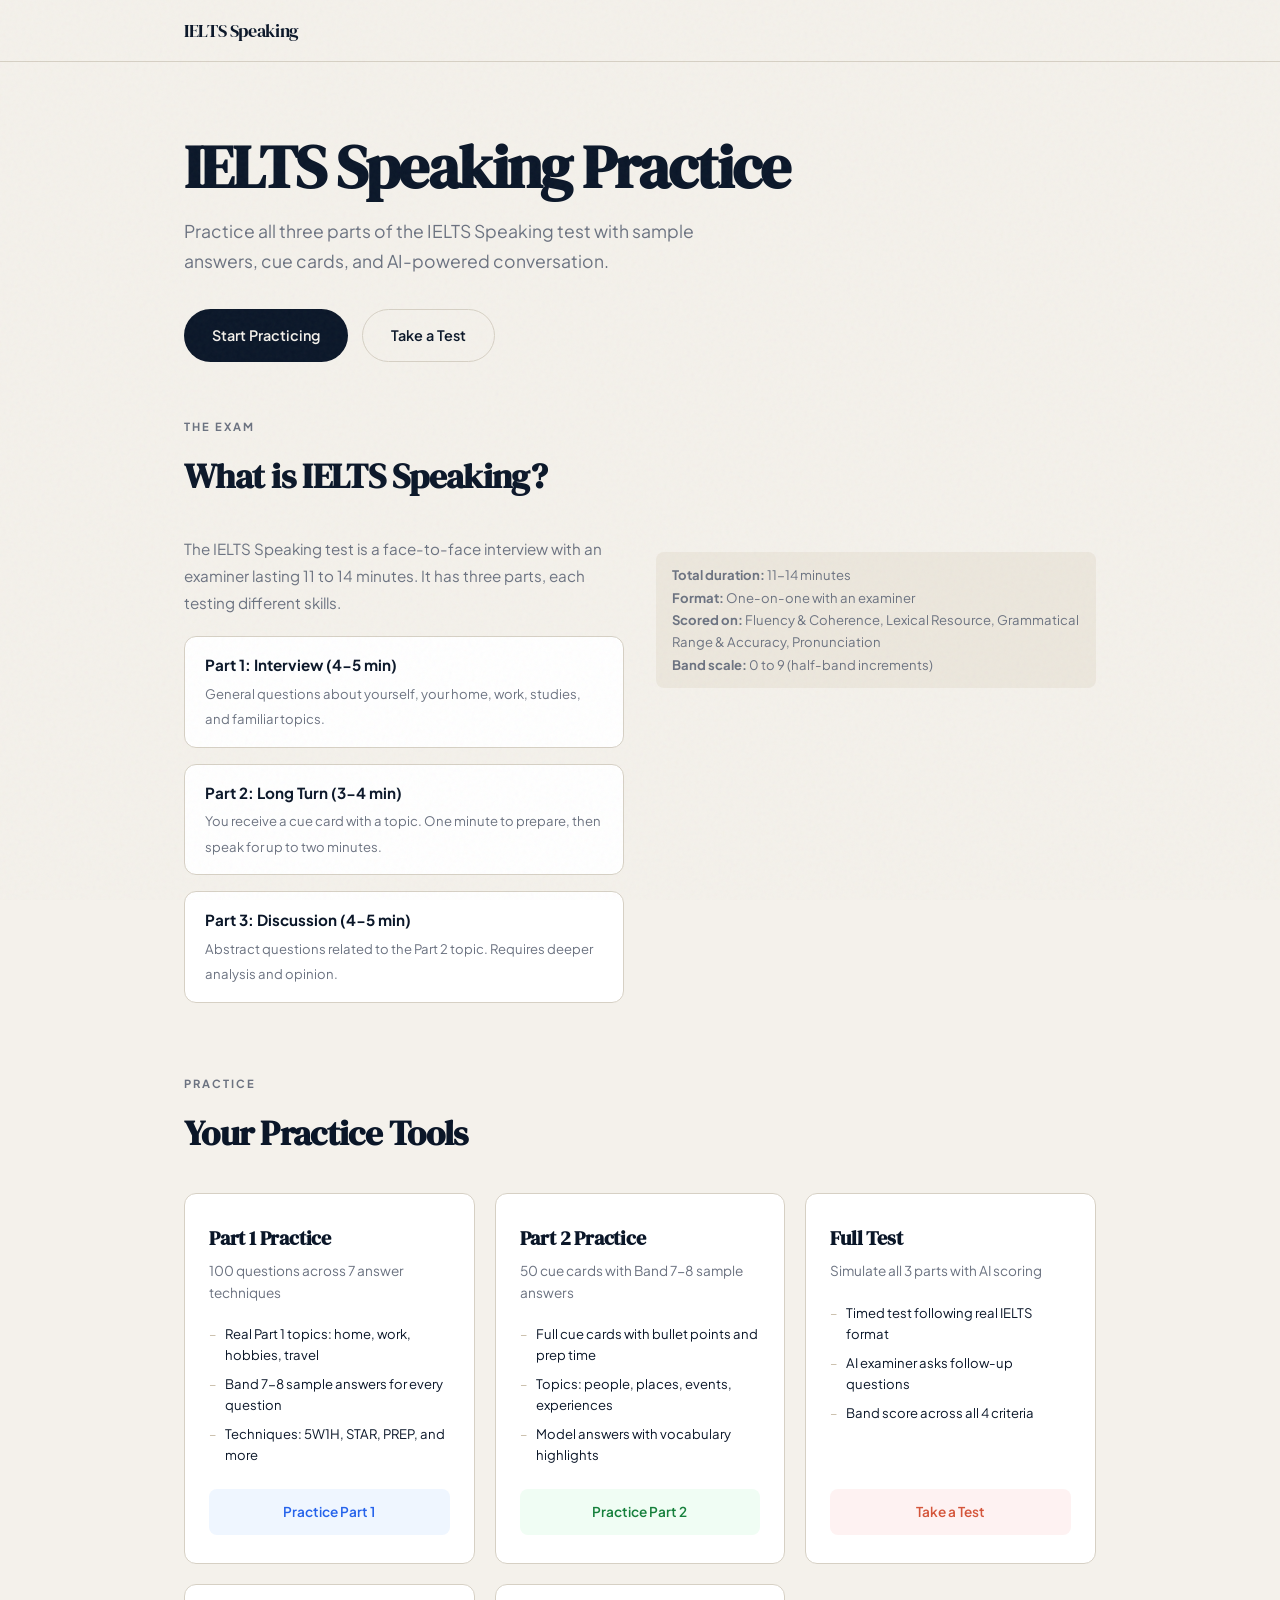
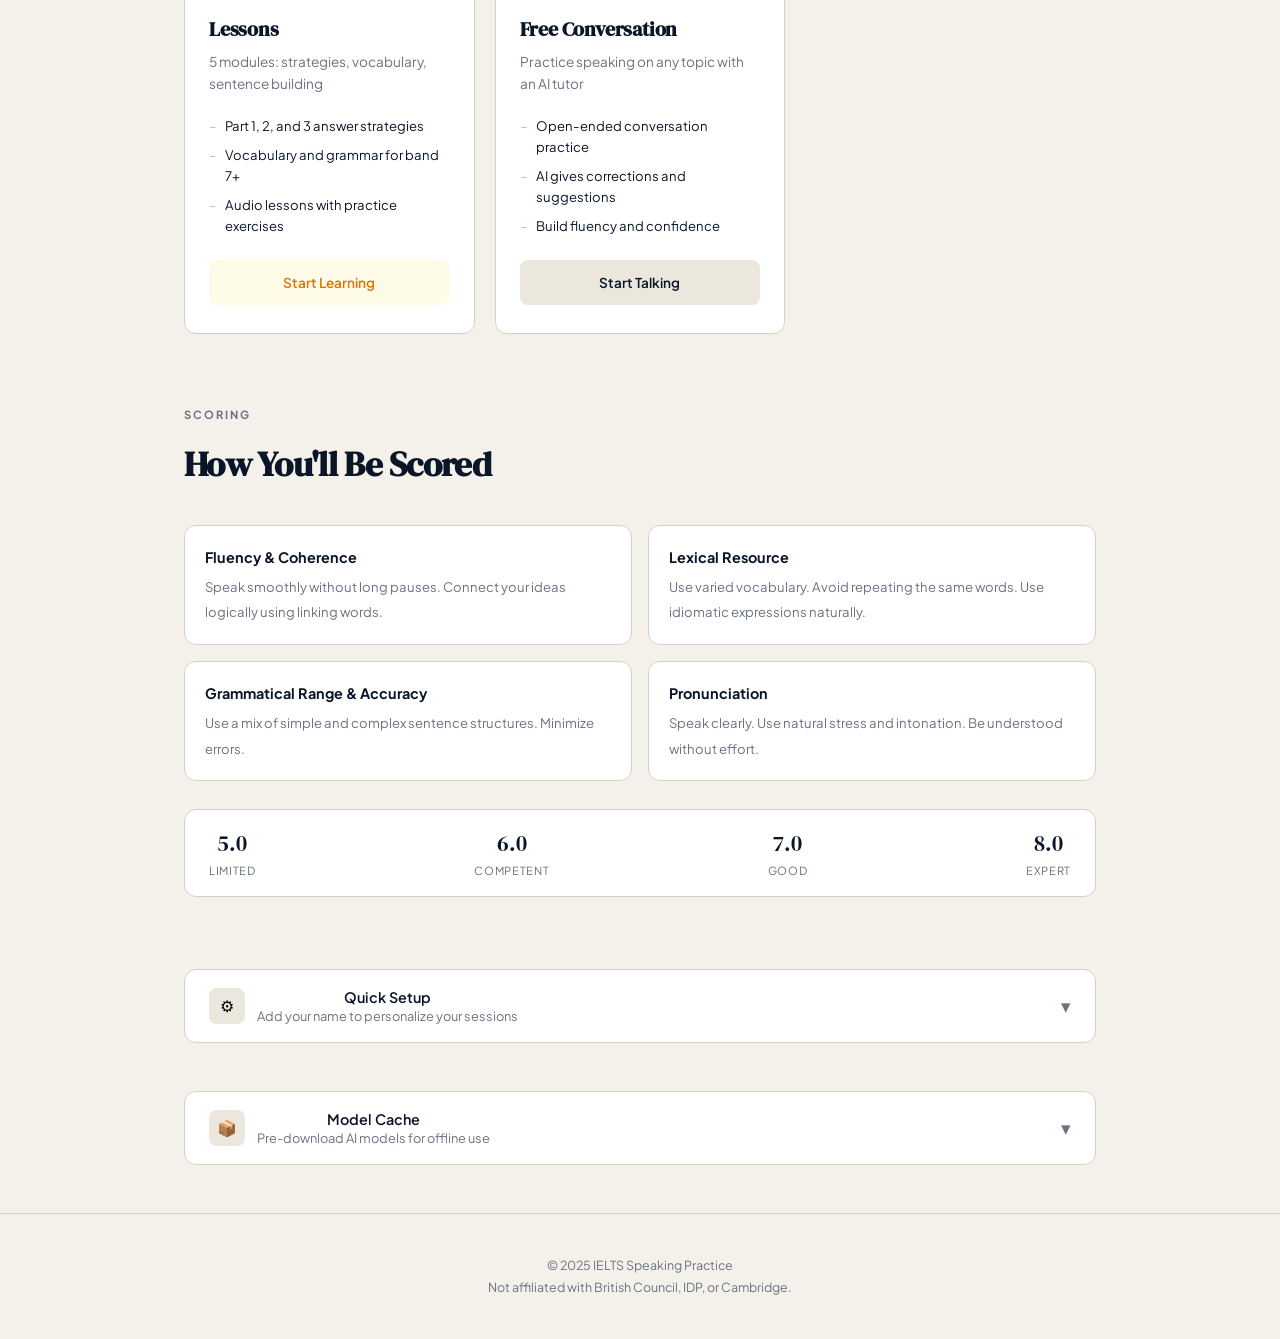
==== commit 54328cce: "Rewrite index page (direct + educational) + clean data duplicates Index: educational IELTS overview," ====
--- a/index.html
+++ b/index.html
@@ -3,7 +3,7 @@
 <head>
     <meta charset="UTF-8">
     <meta name="viewport" content="width=device-width, initial-scale=1.0">
-    <title>IELTS Speaking Practice — AI-Powered</title>
+    <title>IELTS Speaking Practice</title>
     <link rel="preconnect" href="https://fonts.googleapis.com">
     <link rel="preconnect" href="https://fonts.gstatic.com" crossorigin>
     <link href="https://fonts.googleapis.com/css2?family=DM+Serif+Display:ital@0;1&family=Plus+Jakarta+Sans:wght@400;500;600;700&display=swap" rel="stylesheet">
@@ -46,7 +46,6 @@
             overflow-x: hidden;
         }
 
-        /* ─── Grain overlay ─── */
         body::after {
             content: '';
             position: fixed;
@@ -56,11 +55,7 @@
             z-index: 9999;
         }
 
-        .container {
-            max-width: 960px;
-            margin: 0 auto;
-            padding: 0 24px;
-        }
+        .container { max-width: 960px; margin: 0 auto; padding: 0 24px; }
 
         /* ─── NAV ─── */
         nav {
@@ -88,65 +83,35 @@
             letter-spacing: -0.02em;
         }
 
-        .nav-status {
-            display: flex;
-            align-items: center;
-            gap: 10px;
-            font-size: 0.8rem;
-            color: var(--muted);
-        }
-
-        .status-dot {
-            width: 8px;
-            height: 8px;
-            border-radius: 50%;
-            background: var(--warm);
-            transition: background 0.3s;
-        }
-
-        .status-dot.active { background: var(--forest); }
+        .nav-user {
+            font-size: 0.85rem;
+            color: var(--muted);
+            font-weight: 500;
+        }
 
         /* ─── HERO ─── */
         .hero {
-            padding: 80px 0 60px;
-            position: relative;
-        }
-
-        .hero-overline {
-            font-size: 0.75rem;
-            font-weight: 700;
-            text-transform: uppercase;
-            letter-spacing: 0.15em;
-            color: var(--accent);
-            margin-bottom: 20px;
+            padding: 72px 0 56px;
+        }
+
+        .hero h1 {
+            font-family: var(--font-display);
+            font-size: clamp(2.4rem, 6vw, 3.8rem);
+            line-height: 1.1;
+            letter-spacing: -0.03em;
+            margin-bottom: 16px;
             opacity: 0;
             animation: fadeUp 0.6s 0.1s forwards;
         }
 
-        .hero h1 {
-            font-family: var(--font-display);
-            font-size: clamp(2.8rem, 7vw, 4.5rem);
-            line-height: 1.05;
-            letter-spacing: -0.03em;
-            color: var(--ink);
-            margin-bottom: 24px;
+        .hero-sub {
+            font-size: 1.1rem;
+            color: var(--muted);
+            max-width: 540px;
+            line-height: 1.7;
+            margin-bottom: 32px;
             opacity: 0;
-            animation: fadeUp 0.6s 0.2s forwards;
-        }
-
-        .hero h1 em {
-            font-style: italic;
-            color: var(--accent);
-        }
-
-        .hero-sub {
-            font-size: 1.15rem;
-            color: var(--muted);
-            max-width: 520px;
-            line-height: 1.7;
-            margin-bottom: 36px;
-            opacity: 0;
-            animation: fadeUp 0.6s 0.35s forwards;
+            animation: fadeUp 0.6s 0.25s forwards;
         }
 
         .hero-actions {
@@ -154,7 +119,7 @@
             gap: 14px;
             flex-wrap: wrap;
             opacity: 0;
-            animation: fadeUp 0.6s 0.5s forwards;
+            animation: fadeUp 0.6s 0.4s forwards;
         }
 
         .btn {
@@ -194,11 +159,230 @@
             transform: translateY(-2px);
         }
 
+        /* ─── SECTIONS ─── */
+        .section-label {
+            font-size: 0.7rem;
+            font-weight: 700;
+            text-transform: uppercase;
+            letter-spacing: 0.18em;
+            color: var(--muted);
+            margin-bottom: 12px;
+        }
+
+        .section-title {
+            font-family: var(--font-display);
+            font-size: clamp(1.6rem, 4vw, 2.2rem);
+            letter-spacing: -0.02em;
+            margin-bottom: 32px;
+        }
+
+        /* ─── WHAT IS IELTS SPEAKING ─── */
+        .about-section {
+            margin-bottom: 72px;
+        }
+
+        .about-grid {
+            display: grid;
+            grid-template-columns: 1fr 1fr;
+            gap: 32px;
+            align-items: start;
+        }
+
+        @media (max-width: 700px) {
+            .about-grid { grid-template-columns: 1fr; }
+        }
+
+        .about-text {
+            font-size: 0.95rem;
+            color: var(--muted);
+            line-height: 1.75;
+            margin-bottom: 20px;
+        }
+
+        .parts-list {
+            list-style: none;
+            display: flex;
+            flex-direction: column;
+            gap: 16px;
+        }
+
+        .parts-list li {
+            padding: 16px 20px;
+            background: var(--card);
+            border: 1px solid var(--border);
+            border-radius: var(--radius);
+        }
+
+        .parts-list li strong {
+            display: block;
+            font-size: 0.95rem;
+            margin-bottom: 2px;
+        }
+
+        .parts-list li span {
+            font-size: 0.82rem;
+            color: var(--muted);
+        }
+
+        .about-meta {
+            font-size: 0.82rem;
+            color: var(--muted);
+            margin-top: 16px;
+            padding: 12px 16px;
+            background: var(--cream);
+            border-radius: 8px;
+            line-height: 1.7;
+        }
+
+        /* ─── PRACTICE TOOLS ─── */
+        .tools-section {
+            margin-bottom: 72px;
+        }
+
+        .tools-grid {
+            display: grid;
+            grid-template-columns: repeat(auto-fill, minmax(280px, 1fr));
+            gap: 20px;
+        }
+
+        .tool-card {
+            background: var(--card);
+            border: 1px solid var(--border);
+            border-radius: var(--radius);
+            padding: 28px 24px;
+            display: flex;
+            flex-direction: column;
+            transition: all 0.3s cubic-bezier(0.4, 0, 0.2, 1);
+        }
+
+        .tool-card:hover {
+            transform: translateY(-4px);
+            box-shadow: var(--shadow-lg);
+            border-color: transparent;
+        }
+
+        .tool-card h3 {
+            font-family: var(--font-display);
+            font-size: 1.25rem;
+            margin-bottom: 6px;
+            letter-spacing: -0.01em;
+        }
+
+        .tool-card .tool-desc {
+            font-size: 0.85rem;
+            color: var(--muted);
+            margin-bottom: 16px;
+        }
+
+        .tool-card ul {
+            list-style: none;
+            margin-bottom: 20px;
+            flex: 1;
+        }
+
+        .tool-card ul li {
+            font-size: 0.82rem;
+            color: var(--ink);
+            padding: 4px 0;
+            padding-left: 16px;
+            position: relative;
+        }
+
+        .tool-card ul li::before {
+            content: '\2013';
+            position: absolute;
+            left: 0;
+            color: var(--warm);
+        }
+
+        .tool-card .tool-btn {
+            display: block;
+            text-align: center;
+            padding: 12px 20px;
+            border-radius: 8px;
+            font-family: var(--font-body);
+            font-size: 0.85rem;
+            font-weight: 600;
+            text-decoration: none;
+            transition: all 0.2s;
+        }
+
+        .tool-btn-blue { background: #eff6ff; color: var(--ocean); }
+        .tool-btn-blue:hover { background: var(--ocean); color: white; }
+        .tool-btn-green { background: #f0fdf4; color: var(--forest); }
+        .tool-btn-green:hover { background: var(--forest); color: white; }
+        .tool-btn-red { background: #fef2f2; color: var(--accent); }
+        .tool-btn-red:hover { background: var(--accent); color: white; }
+        .tool-btn-amber { background: #fefce8; color: var(--amber); }
+        .tool-btn-amber:hover { background: var(--amber); color: white; }
+        .tool-btn-ink { background: var(--cream); color: var(--ink); }
+        .tool-btn-ink:hover { background: var(--ink); color: var(--paper); }
+
+        /* ─── SCORING SECTION ─── */
+        .scoring-section {
+            margin-bottom: 72px;
+        }
+
+        .criteria-grid {
+            display: grid;
+            grid-template-columns: 1fr 1fr;
+            gap: 16px;
+            margin-bottom: 28px;
+        }
+
+        @media (max-width: 600px) {
+            .criteria-grid { grid-template-columns: 1fr; }
+        }
+
+        .criteria-card {
+            padding: 20px;
+            background: var(--card);
+            border: 1px solid var(--border);
+            border-radius: var(--radius);
+        }
+
+        .criteria-card strong {
+            font-size: 0.9rem;
+            display: block;
+            margin-bottom: 4px;
+        }
+
+        .criteria-card span {
+            font-size: 0.82rem;
+            color: var(--muted);
+        }
+
+        .band-scale {
+            display: flex;
+            justify-content: space-between;
+            padding: 16px 24px;
+            background: var(--card);
+            border: 1px solid var(--border);
+            border-radius: var(--radius);
+            flex-wrap: wrap;
+            gap: 12px;
+        }
+
+        .band-item {
+            text-align: center;
+        }
+
+        .band-item .band-num {
+            font-family: var(--font-display);
+            font-size: 1.4rem;
+            color: var(--ink);
+        }
+
+        .band-item .band-label {
+            font-size: 0.7rem;
+            color: var(--muted);
+            text-transform: uppercase;
+            letter-spacing: 0.06em;
+        }
+
         /* ─── SETUP PANEL ─── */
         .setup-section {
-            margin-bottom: 64px;
-            opacity: 0;
-            animation: fadeUp 0.6s 0.6s forwards;
+            margin-bottom: 48px;
         }
 
         .setup-toggle {
@@ -216,9 +400,7 @@
             font-size: 0.9rem;
         }
 
-        .setup-toggle:hover {
-            border-color: var(--ink);
-        }
+        .setup-toggle:hover { border-color: var(--ink); }
 
         .setup-toggle-left {
             display: flex;
@@ -276,16 +458,6 @@
             border-radius: 0 0 var(--radius) var(--radius);
         }
 
-        .setup-row {
-            display: grid;
-            grid-template-columns: 1fr 1fr;
-            gap: 16px;
-        }
-
-        @media (max-width: 600px) {
-            .setup-row { grid-template-columns: 1fr; }
-        }
-
         .setup-field label {
             display: block;
             font-size: 0.78rem;
@@ -298,6 +470,7 @@
 
         .setup-field input {
             width: 100%;
+            max-width: 360px;
             padding: 12px 16px;
             border: 1.5px solid var(--border);
             border-radius: 8px;
@@ -309,27 +482,14 @@
             transition: border-color 0.2s;
         }
 
-        .setup-field input:focus {
-            border-color: var(--ocean);
-        }
-
-        .setup-field input.saved {
-            border-color: var(--forest);
-            background: #f0fdf4;
-        }
+        .setup-field input:focus { border-color: var(--ocean); }
+        .setup-field input.saved { border-color: var(--forest); background: #f0fdf4; }
 
         .setup-field .field-hint {
             font-size: 0.75rem;
             color: var(--muted);
             margin-top: 6px;
         }
-
-        .setup-field .field-hint a {
-            color: var(--ocean);
-            text-decoration: none;
-        }
-
-        .setup-field .field-hint a:hover { text-decoration: underline; }
 
         .setup-saved-indicator {
             display: inline-flex;
@@ -343,303 +503,6 @@
         }
 
         .setup-saved-indicator.visible { opacity: 1; }
-
-        /* ─── PATHWAYS ─── */
-        .pathways {
-            margin-bottom: 80px;
-        }
-
-        .section-label {
-            font-size: 0.7rem;
-            font-weight: 700;
-            text-transform: uppercase;
-            letter-spacing: 0.18em;
-            color: var(--muted);
-            margin-bottom: 12px;
-        }
-
-        .section-title {
-            font-family: var(--font-display);
-            font-size: clamp(1.6rem, 4vw, 2.2rem);
-            letter-spacing: -0.02em;
-            margin-bottom: 40px;
-        }
-
-        .pathway-grid {
-            display: grid;
-            grid-template-columns: repeat(3, 1fr);
-            gap: 20px;
-        }
-
-        @media (max-width: 768px) {
-            .pathway-grid { grid-template-columns: 1fr; }
-        }
-
-        .pathway-card {
-            background: var(--card);
-            border: 1px solid var(--border);
-            border-radius: var(--radius);
-            padding: 32px 28px;
-            position: relative;
-            overflow: hidden;
-            transition: all 0.35s cubic-bezier(0.4, 0, 0.2, 1);
-            cursor: default;
-        }
-
-        .pathway-card::before {
-            content: '';
-            position: absolute;
-            top: 0;
-            left: 0;
-            right: 0;
-            height: 3px;
-            transform: scaleX(0);
-            transform-origin: left;
-            transition: transform 0.35s cubic-bezier(0.4, 0, 0.2, 1);
-        }
-
-        .pathway-card:hover {
-            transform: translateY(-6px);
-            box-shadow: var(--shadow-lift);
-            border-color: transparent;
-        }
-
-        .pathway-card:hover::before { transform: scaleX(1); }
-
-        .pathway-card.learn::before { background: var(--ocean); }
-        .pathway-card.practice::before { background: var(--forest); }
-        .pathway-card.test::before { background: var(--accent); }
-
-        .pathway-number {
-            font-family: var(--font-display);
-            font-size: 3rem;
-            line-height: 1;
-            margin-bottom: 16px;
-            opacity: 0.08;
-            position: absolute;
-            top: 20px;
-            right: 24px;
-        }
-
-        .pathway-icon {
-            width: 48px;
-            height: 48px;
-            border-radius: 12px;
-            display: flex;
-            align-items: center;
-            justify-content: center;
-            font-size: 1.3rem;
-            margin-bottom: 20px;
-        }
-
-        .pathway-card.learn .pathway-icon { background: #eff6ff; color: var(--ocean); }
-        .pathway-card.practice .pathway-icon { background: #f0fdf4; color: var(--forest); }
-        .pathway-card.test .pathway-icon { background: #fef2f2; color: var(--accent); }
-
-        .pathway-card h3 {
-            font-family: var(--font-display);
-            font-size: 1.35rem;
-            margin-bottom: 6px;
-            letter-spacing: -0.01em;
-        }
-
-        .pathway-subtitle {
-            font-size: 0.85rem;
-            color: var(--muted);
-            margin-bottom: 24px;
-        }
-
-        .pathway-links {
-            display: flex;
-            flex-direction: column;
-            gap: 10px;
-        }
-
-        .pathway-link {
-            display: flex;
-            align-items: center;
-            justify-content: space-between;
-            padding: 12px 16px;
-            background: var(--paper);
-            border-radius: 8px;
-            text-decoration: none;
-            color: var(--ink);
-            font-size: 0.85rem;
-            font-weight: 500;
-            transition: all 0.2s;
-        }
-
-        .pathway-link:hover {
-            background: var(--cream);
-            padding-left: 20px;
-        }
-
-        .pathway-link-meta {
-            font-size: 0.72rem;
-            color: var(--muted);
-            font-weight: 400;
-            white-space: nowrap;
-            margin-left: 12px;
-        }
-
-        .pathway-link-arrow {
-            opacity: 0;
-            transform: translateX(-4px);
-            transition: all 0.2s;
-            color: var(--muted);
-            font-size: 0.8rem;
-        }
-
-        .pathway-link:hover .pathway-link-arrow {
-            opacity: 1;
-            transform: translateX(0);
-        }
-
-        /* ─── FEATURES STRIP ─── */
-        .features-strip {
-            padding: 48px 0;
-            margin-bottom: 60px;
-            border-top: 1px solid var(--border);
-            border-bottom: 1px solid var(--border);
-        }
-
-        .features-grid {
-            display: grid;
-            grid-template-columns: repeat(3, 1fr);
-            gap: 32px;
-        }
-
-        @media (max-width: 600px) {
-            .features-grid { grid-template-columns: repeat(2, 1fr); }
-        }
-
-        .feature-item {
-            text-align: center;
-        }
-
-        .feature-value {
-            font-family: var(--font-display);
-            font-size: 1.8rem;
-            color: var(--ink);
-            letter-spacing: -0.02em;
-        }
-
-        .feature-label {
-            font-size: 0.75rem;
-            color: var(--muted);
-            text-transform: uppercase;
-            letter-spacing: 0.1em;
-            font-weight: 600;
-            margin-top: 2px;
-        }
-
-        /* ─── HOW IT WORKS ─── */
-        .how-section {
-            margin-bottom: 80px;
-        }
-
-        .steps-list {
-            display: flex;
-            flex-direction: column;
-            gap: 0;
-            position: relative;
-        }
-
-        .steps-list::before {
-            content: '';
-            position: absolute;
-            left: 23px;
-            top: 48px;
-            bottom: 48px;
-            width: 1px;
-            background: var(--border);
-        }
-
-        @media (max-width: 600px) {
-            .steps-list::before { left: 19px; }
-        }
-
-        .step-item {
-            display: flex;
-            align-items: flex-start;
-            gap: 24px;
-            padding: 24px 0;
-        }
-
-        .step-num {
-            width: 48px;
-            height: 48px;
-            min-width: 48px;
-            border-radius: 50%;
-            background: var(--card);
-            border: 2px solid var(--border);
-            display: flex;
-            align-items: center;
-            justify-content: center;
-            font-family: var(--font-display);
-            font-size: 1.1rem;
-            color: var(--ink);
-            position: relative;
-            z-index: 1;
-        }
-
-        @media (max-width: 600px) {
-            .step-num { width: 40px; height: 40px; min-width: 40px; font-size: 0.95rem; }
-        }
-
-        .step-content h4 {
-            font-size: 1rem;
-            font-weight: 700;
-            margin-bottom: 4px;
-        }
-
-        .step-content p {
-            font-size: 0.88rem;
-            color: var(--muted);
-            line-height: 1.6;
-        }
-
-        /* ─── FOOTER ─── */
-        footer {
-            padding: 40px 0;
-            border-top: 1px solid var(--border);
-            text-align: center;
-        }
-
-        .footer-text {
-            font-size: 0.78rem;
-            color: var(--muted);
-            line-height: 1.8;
-        }
-
-        .footer-text a {
-            color: var(--ink);
-            text-decoration: none;
-        }
-
-        .footer-text a:hover { text-decoration: underline; }
-
-        /* ─── ANIMATIONS ─── */
-        @keyframes fadeUp {
-            from { opacity: 0; transform: translateY(20px); }
-            to { opacity: 1; transform: translateY(0); }
-        }
-
-        .reveal {
-            opacity: 0;
-            transform: translateY(24px);
-            transition: opacity 0.6s cubic-bezier(0.4, 0, 0.2, 1), transform 0.6s cubic-bezier(0.4, 0, 0.2, 1);
-        }
-
-        .reveal.visible {
-            opacity: 1;
-            transform: translateY(0);
-        }
-
-        /* ─── SCROLLBAR ─── */
-        ::-webkit-scrollbar { width: 6px; }
-        ::-webkit-scrollbar-track { background: var(--paper); }
-        ::-webkit-scrollbar-thumb { background: var(--warm); border-radius: 3px; }
 
         /* ─── Cache badges ─── */
         .cache-badge {
@@ -684,6 +547,40 @@
         .cache-btn-download:disabled { opacity: 0.5; cursor: not-allowed; }
         .cache-btn-clear { background: var(--cream); color: var(--ink); }
         .cache-btn-clear:hover { background: var(--warm); }
+
+        /* ─── FOOTER ─── */
+        footer {
+            padding: 40px 0;
+            border-top: 1px solid var(--border);
+            text-align: center;
+        }
+
+        .footer-text {
+            font-size: 0.78rem;
+            color: var(--muted);
+            line-height: 1.8;
+        }
+
+        /* ─── ANIMATIONS ─── */
+        @keyframes fadeUp {
+            from { opacity: 0; transform: translateY(20px); }
+            to { opacity: 1; transform: translateY(0); }
+        }
+
+        .reveal {
+            opacity: 0;
+            transform: translateY(24px);
+            transition: opacity 0.6s cubic-bezier(0.4, 0, 0.2, 1), transform 0.6s cubic-bezier(0.4, 0, 0.2, 1);
+        }
+
+        .reveal.visible {
+            opacity: 1;
+            transform: translateY(0);
+        }
+
+        ::-webkit-scrollbar { width: 6px; }
+        ::-webkit-scrollbar-track { background: var(--paper); }
+        ::-webkit-scrollbar-thumb { background: var(--warm); border-radius: 3px; }
     </style>
 </head>
 <body>
@@ -692,34 +589,167 @@
     <nav>
         <div class="container nav-inner">
             <a href="/" class="nav-brand">IELTS Speaking</a>
-            <div class="nav-status">
-                <div class="status-dot" id="statusDot"></div>
-                <span id="statusText">Not configured</span>
-            </div>
+            <span class="nav-user" id="navUser"></span>
         </div>
     </nav>
 
     <!-- ─── HERO ─── -->
     <section class="hero">
         <div class="container">
-            <div class="hero-overline">AI-Powered IELTS Preparation</div>
-            <h1>Master the art of<br><em>Speaking</em> English</h1>
+            <h1>IELTS Speaking Practice</h1>
             <p class="hero-sub">
-                Practice with an AI examiner, get instant band scores, and build confidence
-                across all three parts of the IELTS Speaking test.
+                Practice all three parts of the IELTS Speaking test with sample answers, cue cards, and AI-powered conversation.
             </p>
             <div class="hero-actions">
-                <a href="ielts-speaking-test.html" class="btn btn-primary">
-                    <svg width="16" height="16" viewBox="0 0 24 24" fill="none" stroke="currentColor" stroke-width="2.5" stroke-linecap="round" stroke-linejoin="round"><polygon points="5 3 19 12 5 21 5 3"></polygon></svg>
-                    Take a Practice Test
-                </a>
-                <a href="#pathways" class="btn btn-outline">Explore Modules</a>
+                <a href="ielts-module2-minimal.html" class="btn btn-primary">Start Practicing</a>
+                <a href="ielts-speaking-test.html" class="btn btn-outline">Take a Test</a>
             </div>
         </div>
     </section>
 
-    <!-- ─── SETUP ─── -->
-    <section class="container setup-section">
+    <!-- ─── WHAT IS IELTS SPEAKING? ─── -->
+    <section class="container about-section reveal">
+        <div class="section-label">The Exam</div>
+        <h2 class="section-title">What is IELTS Speaking?</h2>
+        <div class="about-grid">
+            <div>
+                <p class="about-text">
+                    The IELTS Speaking test is a face-to-face interview with an examiner lasting 11 to 14 minutes. It has three parts, each testing different skills.
+                </p>
+                <ul class="parts-list">
+                    <li>
+                        <strong>Part 1: Interview (4-5 min)</strong>
+                        <span>General questions about yourself, your home, work, studies, and familiar topics.</span>
+                    </li>
+                    <li>
+                        <strong>Part 2: Long Turn (3-4 min)</strong>
+                        <span>You receive a cue card with a topic. One minute to prepare, then speak for up to two minutes.</span>
+                    </li>
+                    <li>
+                        <strong>Part 3: Discussion (4-5 min)</strong>
+                        <span>Abstract questions related to the Part 2 topic. Requires deeper analysis and opinion.</span>
+                    </li>
+                </ul>
+            </div>
+            <div>
+                <div class="about-meta">
+                    <strong>Total duration:</strong> 11-14 minutes<br>
+                    <strong>Format:</strong> One-on-one with an examiner<br>
+                    <strong>Scored on:</strong> Fluency &amp; Coherence, Lexical Resource, Grammatical Range &amp; Accuracy, Pronunciation<br>
+                    <strong>Band scale:</strong> 0 to 9 (half-band increments)
+                </div>
+            </div>
+        </div>
+    </section>
+
+    <!-- ─── YOUR PRACTICE TOOLS ─── -->
+    <section class="container tools-section reveal">
+        <div class="section-label">Practice</div>
+        <h2 class="section-title">Your Practice Tools</h2>
+        <div class="tools-grid">
+
+            <div class="tool-card">
+                <h3>Part 1 Practice</h3>
+                <p class="tool-desc">100 questions across 7 answer techniques</p>
+                <ul>
+                    <li>Real Part 1 topics: home, work, hobbies, travel</li>
+                    <li>Band 7-8 sample answers for every question</li>
+                    <li>Techniques: 5W1H, STAR, PREP, and more</li>
+                </ul>
+                <a href="ielts-module2-minimal.html" class="tool-btn tool-btn-blue">Practice Part 1</a>
+            </div>
+
+            <div class="tool-card">
+                <h3>Part 2 Practice</h3>
+                <p class="tool-desc">50 cue cards with Band 7-8 sample answers</p>
+                <ul>
+                    <li>Full cue cards with bullet points and prep time</li>
+                    <li>Topics: people, places, events, experiences</li>
+                    <li>Model answers with vocabulary highlights</li>
+                </ul>
+                <a href="ielts-module3-minimal.html" class="tool-btn tool-btn-green">Practice Part 2</a>
+            </div>
+
+            <div class="tool-card">
+                <h3>Full Test</h3>
+                <p class="tool-desc">Simulate all 3 parts with AI scoring</p>
+                <ul>
+                    <li>Timed test following real IELTS format</li>
+                    <li>AI examiner asks follow-up questions</li>
+                    <li>Band score across all 4 criteria</li>
+                </ul>
+                <a href="ielts-speaking-test.html" class="tool-btn tool-btn-red">Take a Test</a>
+            </div>
+
+            <div class="tool-card">
+                <h3>Lessons</h3>
+                <p class="tool-desc">5 modules: strategies, vocabulary, sentence building</p>
+                <ul>
+                    <li>Part 1, 2, and 3 answer strategies</li>
+                    <li>Vocabulary and grammar for band 7+</li>
+                    <li>Audio lessons with practice exercises</li>
+                </ul>
+                <a href="ielts-speaking-lessons.html" class="tool-btn tool-btn-amber">Start Learning</a>
+            </div>
+
+            <div class="tool-card">
+                <h3>Free Conversation</h3>
+                <p class="tool-desc">Practice speaking on any topic with an AI tutor</p>
+                <ul>
+                    <li>Open-ended conversation practice</li>
+                    <li>AI gives corrections and suggestions</li>
+                    <li>Build fluency and confidence</li>
+                </ul>
+                <a href="conversation-practice.html" class="tool-btn tool-btn-ink">Start Talking</a>
+            </div>
+
+        </div>
+    </section>
+
+    <!-- ─── HOW YOU'LL BE SCORED ─── -->
+    <section class="container scoring-section reveal">
+        <div class="section-label">Scoring</div>
+        <h2 class="section-title">How You'll Be Scored</h2>
+        <div class="criteria-grid">
+            <div class="criteria-card">
+                <strong>Fluency &amp; Coherence</strong>
+                <span>Speak smoothly without long pauses. Connect your ideas logically using linking words.</span>
+            </div>
+            <div class="criteria-card">
+                <strong>Lexical Resource</strong>
+                <span>Use varied vocabulary. Avoid repeating the same words. Use idiomatic expressions naturally.</span>
+            </div>
+            <div class="criteria-card">
+                <strong>Grammatical Range &amp; Accuracy</strong>
+                <span>Use a mix of simple and complex sentence structures. Minimize errors.</span>
+            </div>
+            <div class="criteria-card">
+                <strong>Pronunciation</strong>
+                <span>Speak clearly. Use natural stress and intonation. Be understood without effort.</span>
+            </div>
+        </div>
+        <div class="band-scale">
+            <div class="band-item">
+                <div class="band-num">5.0</div>
+                <div class="band-label">Limited</div>
+            </div>
+            <div class="band-item">
+                <div class="band-num">6.0</div>
+                <div class="band-label">Competent</div>
+            </div>
+            <div class="band-item">
+                <div class="band-num">7.0</div>
+                <div class="band-label">Good</div>
+            </div>
+            <div class="band-item">
+                <div class="band-num">8.0</div>
+                <div class="band-label">Expert</div>
+            </div>
+        </div>
+    </section>
+
+    <!-- ─── QUICK SETUP ─── -->
+    <section class="container setup-section reveal">
         <button class="setup-toggle" id="setupToggle" onclick="toggleSetup()">
             <div class="setup-toggle-left">
                 <div class="setup-toggle-icon" id="setupIcon">&#9881;</div>
@@ -746,7 +776,7 @@
     </section>
 
     <!-- ─── MODEL CACHE ─── -->
-    <section class="container setup-section" style="animation-delay:0.7s">
+    <section class="container setup-section reveal">
         <button class="setup-toggle" id="cacheToggle" onclick="toggleCache()">
             <div class="setup-toggle-left">
                 <div class="setup-toggle-icon" id="cacheIcon">&#128230;</div>
@@ -762,14 +792,11 @@
                 <p style="font-size:0.85rem;color:var(--muted);margin-bottom:16px">
                     Download speech recognition models ahead of time so practice sessions start instantly.
                 </p>
-                <div id="cacheModelList" style="display:flex;flex-direction:column;gap:12px">
-                    <!-- Populated by JS -->
-                </div>
+                <div id="cacheModelList" style="display:flex;flex-direction:column;gap:12px"></div>
                 <div style="margin-top:16px;display:flex;justify-content:space-between;align-items:center;flex-wrap:wrap;gap:8px">
                     <span id="cacheTotalSize" style="font-size:0.78rem;color:var(--muted)"></span>
                     <button onclick="clearAllModelCache()" class="btn btn-outline" style="padding:8px 18px;font-size:0.78rem;border-radius:8px">Clear All Cache</button>
                 </div>
-                <!-- Progress bar (hidden by default) -->
                 <div id="cacheProgressWrap" style="display:none;margin-top:16px">
                     <div style="font-size:0.8rem;color:var(--muted);margin-bottom:6px" id="cacheProgressLabel">Downloading...</div>
                     <div style="width:100%;height:6px;background:var(--cream);border-radius:3px;overflow:hidden">
@@ -780,144 +807,11 @@
         </div>
     </section>
 
-    <!-- ─── PATHWAYS ─── -->
-    <section class="container pathways reveal" id="pathways">
-        <div class="section-label">Your Learning Path</div>
-        <h2 class="section-title">Choose how you want to improve</h2>
-        <div class="pathway-grid">
-
-            <!-- LEARN -->
-            <div class="pathway-card learn">
-                <div class="pathway-number">01</div>
-                <div class="pathway-icon">
-                    <svg width="22" height="22" viewBox="0 0 24 24" fill="none" stroke="currentColor" stroke-width="2" stroke-linecap="round" stroke-linejoin="round"><path d="M2 3h6a4 4 0 0 1 4 4v14a3 3 0 0 0-3-3H2z"></path><path d="M22 3h-6a4 4 0 0 0-4 4v14a3 3 0 0 1 3-3h7z"></path></svg>
-                </div>
-                <h3>Learn</h3>
-                <p class="pathway-subtitle">Build your foundation with strategies and examples</p>
-                <div class="pathway-links">
-                    <a href="ielts-speaking-lessons.html" class="pathway-link">
-                        <span>Speaking Lessons</span>
-                        <span class="pathway-link-meta">5 modules</span>
-                        <span class="pathway-link-arrow">&rarr;</span>
-                    </a>
-                </div>
-            </div>
-
-            <!-- PRACTICE -->
-            <div class="pathway-card practice">
-                <div class="pathway-number">02</div>
-                <div class="pathway-icon">
-                    <svg width="22" height="22" viewBox="0 0 24 24" fill="none" stroke="currentColor" stroke-width="2" stroke-linecap="round" stroke-linejoin="round"><path d="M12 1a3 3 0 0 0-3 3v8a3 3 0 0 0 6 0V4a3 3 0 0 0-3-3z"></path><path d="M19 10v2a7 7 0 0 1-14 0v-2"></path><line x1="12" y1="19" x2="12" y2="23"></line><line x1="8" y1="23" x2="16" y2="23"></line></svg>
-                </div>
-                <h3>Practice</h3>
-                <p class="pathway-subtitle">Sharpen your skills with guided exercises</p>
-                <div class="pathway-links">
-                    <a href="ielts-module2-minimal.html" class="pathway-link">
-                        <span>Part 1 &mdash; Quick Answers</span>
-                        <span class="pathway-link-meta">100 questions</span>
-                        <span class="pathway-link-arrow">&rarr;</span>
-                    </a>
-                    <a href="ielts-module3-minimal.html" class="pathway-link">
-                        <span>Part 2 &mdash; Long Turn</span>
-                        <span class="pathway-link-meta">50 cue cards</span>
-                        <span class="pathway-link-arrow">&rarr;</span>
-                    </a>
-                    <a href="conversation-practice.html" class="pathway-link">
-                        <span>Free Conversation</span>
-                        <span class="pathway-link-meta">AI tutor</span>
-                        <span class="pathway-link-arrow">&rarr;</span>
-                    </a>
-                </div>
-            </div>
-
-            <!-- TEST -->
-            <div class="pathway-card test">
-                <div class="pathway-number">03</div>
-                <div class="pathway-icon">
-                    <svg width="22" height="22" viewBox="0 0 24 24" fill="none" stroke="currentColor" stroke-width="2" stroke-linecap="round" stroke-linejoin="round"><circle cx="12" cy="12" r="10"></circle><polyline points="12 6 12 12 16 14"></polyline></svg>
-                </div>
-                <h3>Test</h3>
-                <p class="pathway-subtitle">Simulate the real IELTS exam with AI scoring</p>
-                <div class="pathway-links">
-                    <a href="ielts-speaking-test.html" class="pathway-link">
-                        <span>Full Speaking Test</span>
-                        <span class="pathway-link-meta">Parts 1–3</span>
-                        <span class="pathway-link-arrow">&rarr;</span>
-                    </a>
-                </div>
-            </div>
-
-        </div>
-    </section>
-
-    <!-- ─── FEATURES STRIP ─── -->
-    <section class="features-strip reveal">
-        <div class="container">
-            <div class="features-grid">
-                <div class="feature-item">
-                    <div class="feature-value">150+</div>
-                    <div class="feature-label">Practice Questions</div>
-                </div>
-                <div class="feature-item">
-                    <div class="feature-value">Band</div>
-                    <div class="feature-label">AI Scoring</div>
-                </div>
-                <div class="feature-item">
-                    <div class="feature-value">3 Parts</div>
-                    <div class="feature-label">Real Test Format</div>
-                </div>
-                <div class="feature-item">
-                    <div class="feature-value">5</div>
-                    <div class="feature-label">Audio Lessons</div>
-                </div>
-                <div class="feature-item">
-                    <div class="feature-value">7</div>
-                    <div class="feature-label">Answer Techniques</div>
-                </div>
-                <div class="feature-item">
-                    <div class="feature-value">&infin;</div>
-                    <div class="feature-label">AI Conversations</div>
-                </div>
-            </div>
-        </div>
-    </section>
-
-    <!-- ─── HOW IT WORKS ─── -->
-    <section class="container how-section reveal">
-        <div class="section-label">Getting Started</div>
-        <h2 class="section-title">Three steps to a higher band score</h2>
-        <div class="steps-list">
-            <div class="step-item">
-                <div class="step-num">1</div>
-                <div class="step-content">
-                    <h4>Set up your profile</h4>
-                    <p>Enter your name above to personalize your practice sessions. All AI features run locally using built-in models.</p>
-                </div>
-            </div>
-            <div class="step-item">
-                <div class="step-num">2</div>
-                <div class="step-content">
-                    <h4>Learn the techniques</h4>
-                    <p>Work through the 5 lesson modules to learn answer strategies like 5W1H, STAR, and PREP methods used by band 7+ speakers.</p>
-                </div>
-            </div>
-            <div class="step-item">
-                <div class="step-num">3</div>
-                <div class="step-content">
-                    <h4>Practice and test yourself</h4>
-                    <p>Use the practice modules for targeted skills, then take a full simulated test with AI scoring across all four band criteria.</p>
-                </div>
-            </div>
-        </div>
-    </section>
-
     <!-- ─── FOOTER ─── -->
     <footer>
         <div class="container">
             <p class="footer-text">
-                &copy; 2025 IELTS Speaking Practice &mdash; Built by
-                <a href="https://github.com/nmnhut-it" target="_blank" rel="noopener">Nguy&#7877;n Minh Nh&#7921;t</a>
-                <br>
+                &copy; 2025 IELTS Speaking Practice<br>
                 Not affiliated with British Council, IDP, or Cambridge.
             </p>
         </div>
@@ -954,29 +848,27 @@
                     document.getElementById('nameInput').classList.remove('saved');
                     hideSaved('nameSaved');
                 }
-                updateStatus();
+                updateNav();
             }, 400);
         }
 
         function showSaved(id) { document.getElementById(id).classList.add('visible'); }
         function hideSaved(id) { document.getElementById(id).classList.remove('visible'); }
 
-        function updateStatus() {
-            const hasName = !!localStorage.getItem('studentName');
-            const dot = document.getElementById('statusDot');
-            const text = document.getElementById('statusText');
+        function updateNav() {
+            const name = localStorage.getItem('studentName');
+            const navUser = document.getElementById('navUser');
             const subtext = document.getElementById('setupSubtext');
             const icon = document.getElementById('setupIcon');
 
-            dot.classList.add('active');
-            if (hasName) {
-                text.textContent = localStorage.getItem('studentName');
+            if (name) {
+                navUser.textContent = name;
                 subtext.textContent = 'Ready to practice';
                 icon.innerHTML = '&#10003;';
                 icon.style.background = '#f0fdf4';
                 icon.style.color = 'var(--forest)';
             } else {
-                text.textContent = 'Ready';
+                navUser.textContent = '';
                 subtext.textContent = 'Add your name to personalize your sessions';
                 icon.innerHTML = '&#9881;';
                 icon.style.background = '';
@@ -987,14 +879,12 @@
         // ─── Init ───
         function init() {
             const savedName = localStorage.getItem('studentName');
-
             if (savedName) {
                 document.getElementById('nameInput').value = savedName;
                 document.getElementById('nameInput').classList.add('saved');
                 showSaved('nameSaved');
             }
-
-            updateStatus();
+            updateNav();
         }
 
         // ─── Scroll reveal ───
@@ -1029,7 +919,6 @@
             }
         }
 
-        // ─── Render cache status for all models ───
         async function refreshCacheUI() {
             const mgr = window.modelCacheManager;
             if (!mgr) return;
@@ -1038,13 +927,10 @@
                 const status = await mgr.getCacheStatus();
                 const list = document.getElementById('cacheModelList');
                 list.innerHTML = '';
-
                 for (const model of window.MODEL_REGISTRY) {
                     const s = status[model.id];
                     list.appendChild(buildModelRow(model, s));
                 }
-
-                // Total storage
                 const totals = await mgr.getCacheSizeTotal();
                 const el = document.getElementById('cacheTotalSize');
                 if (totals.usage > 0) {
@@ -1060,21 +946,18 @@
         function buildModelRow(model, s) {
             const row = document.createElement('div');
             row.className = 'cache-model-row';
-
             let badgeClass = 'not-cached';
             let badgeText = 'Not cached';
             if (s.cached && !s.expired) {
                 badgeClass = s.expiringSoon ? 'expiring' : 'cached';
                 badgeText = s.expiringSoon
                     ? `Expires in ${s.daysLeft}d`
-                    : `Cached${s.daysLeft !== null ? ' — ' + s.daysLeft + 'd left' : ''}`;
+                    : `Cached${s.daysLeft !== null ? ' \u2014 ' + s.daysLeft + 'd left' : ''}`;
             } else if (s.expired) {
                 badgeClass = 'expiring';
                 badgeText = 'Expired';
             }
-
             const sizeInfo = s.cached && s.sizeBytes > 0 ? s.sizeFormatted : model.estimatedSize;
-
             row.innerHTML = `
                 <div class="cache-model-info">
                     <span class="cache-model-name">${model.label}</span>
@@ -1090,7 +973,6 @@
             return row;
         }
 
-        // ─── Download a model (pre-cache) ───
         async function downloadModel(modelId, btn) {
             if (btn) btn.disabled = true;
             const progressWrap = document.getElementById('cacheProgressWrap');
@@ -1099,16 +981,13 @@
             progressWrap.style.display = 'block';
             progressBar.style.width = '0%';
             progressLabel.textContent = 'Starting download...';
-
             try {
                 const { pipeline, env } = await import('https://cdn.jsdelivr.net/npm/@xenova/transformers@2.17.2');
                 env.allowRemoteModels = true;
                 env.allowLocalModels = true;
                 env.localModelPath = '/models/';
-
                 const fileProgress = new Map();
                 let totalFiles = 0;
-
                 await pipeline('automatic-speech-recognition', modelId, {
                     quantized: false,
                     device: 'wasm',
@@ -1124,7 +1003,6 @@
                         }
                     }
                 });
-
                 await window.modelCacheManager.recordModelDownload(modelId);
                 progressBar.style.width = '100%';
                 progressLabel.textContent = 'Download complete!';
@@ -1137,13 +1015,11 @@
             if (btn) btn.disabled = false;
         }
 
-        // ─── Clear a single model ───
         async function clearModel(modelId) {
             await window.modelCacheManager.clearModelCache(modelId);
             refreshCacheUI();
         }
 
-        // ─── Clear all cache ───
         async function clearAllModelCache() {
             await window.modelCacheManager.clearAllCache();
             refreshCacheUI();
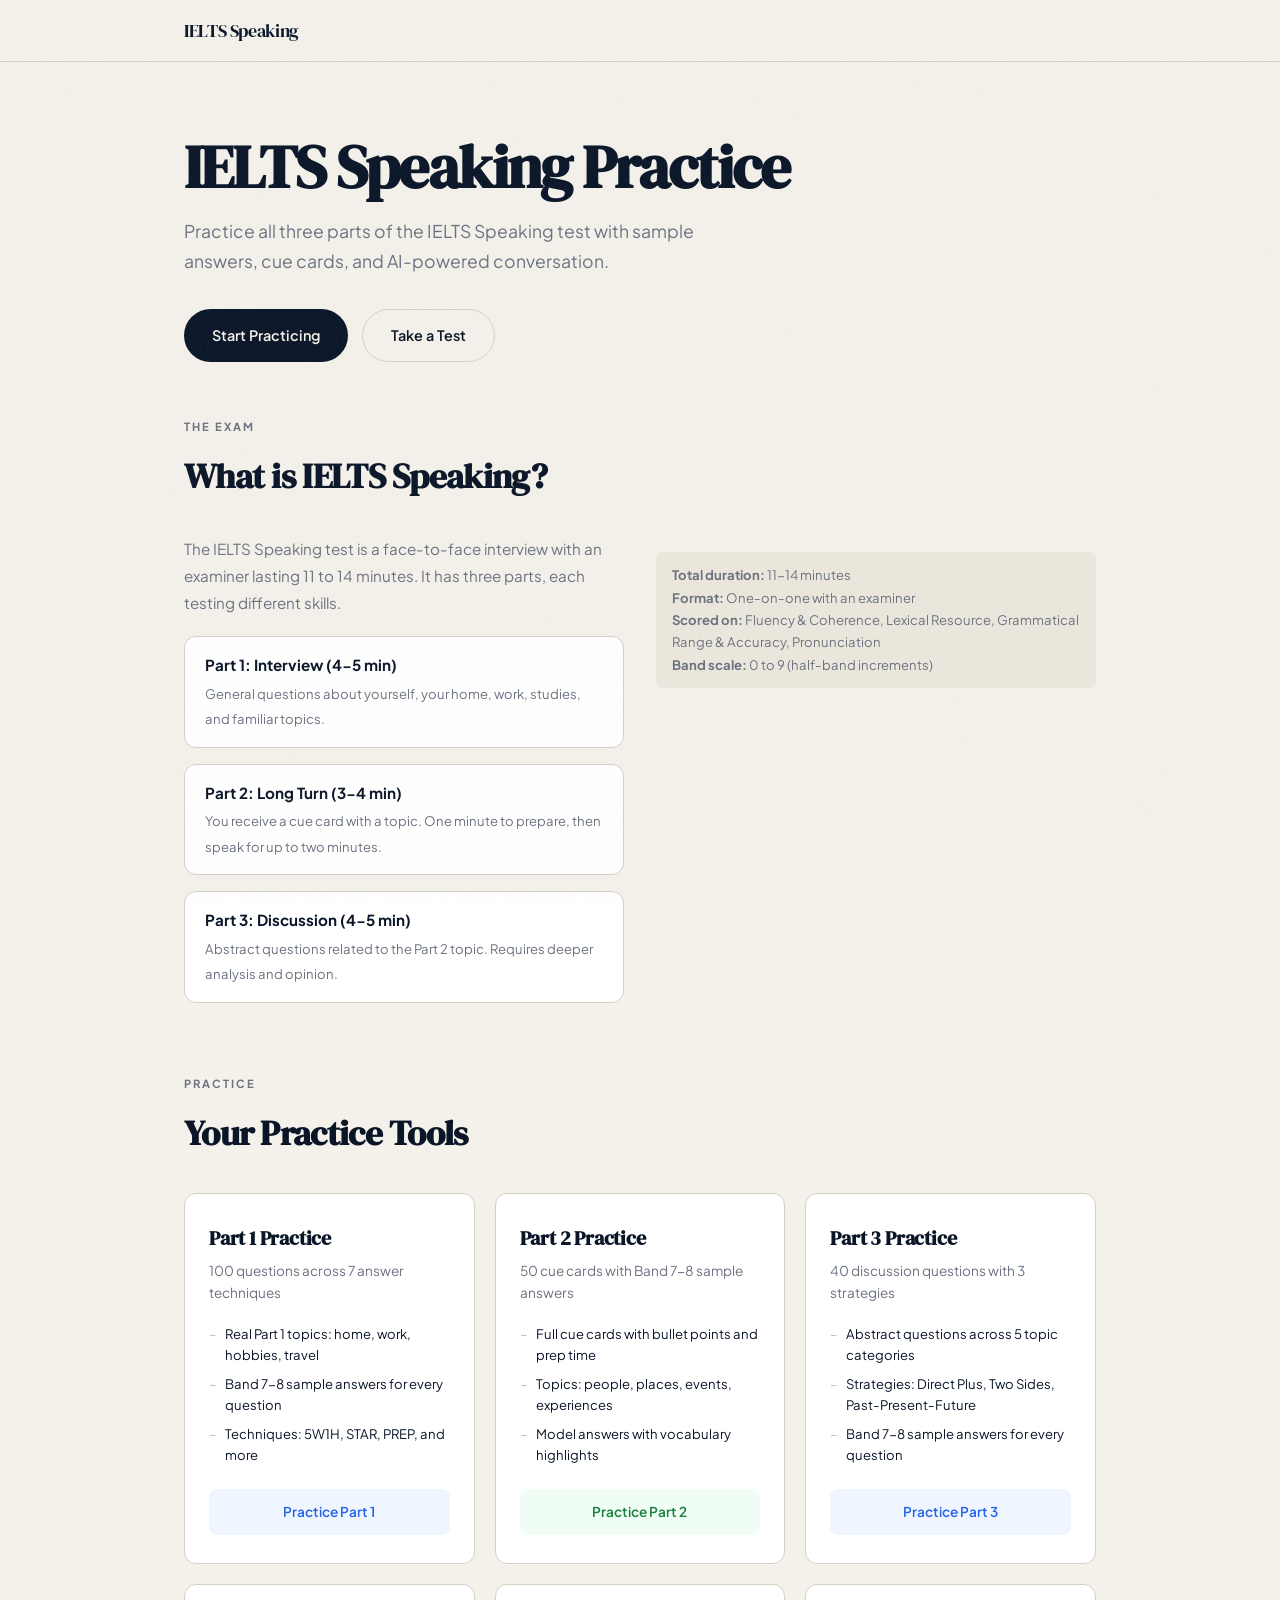
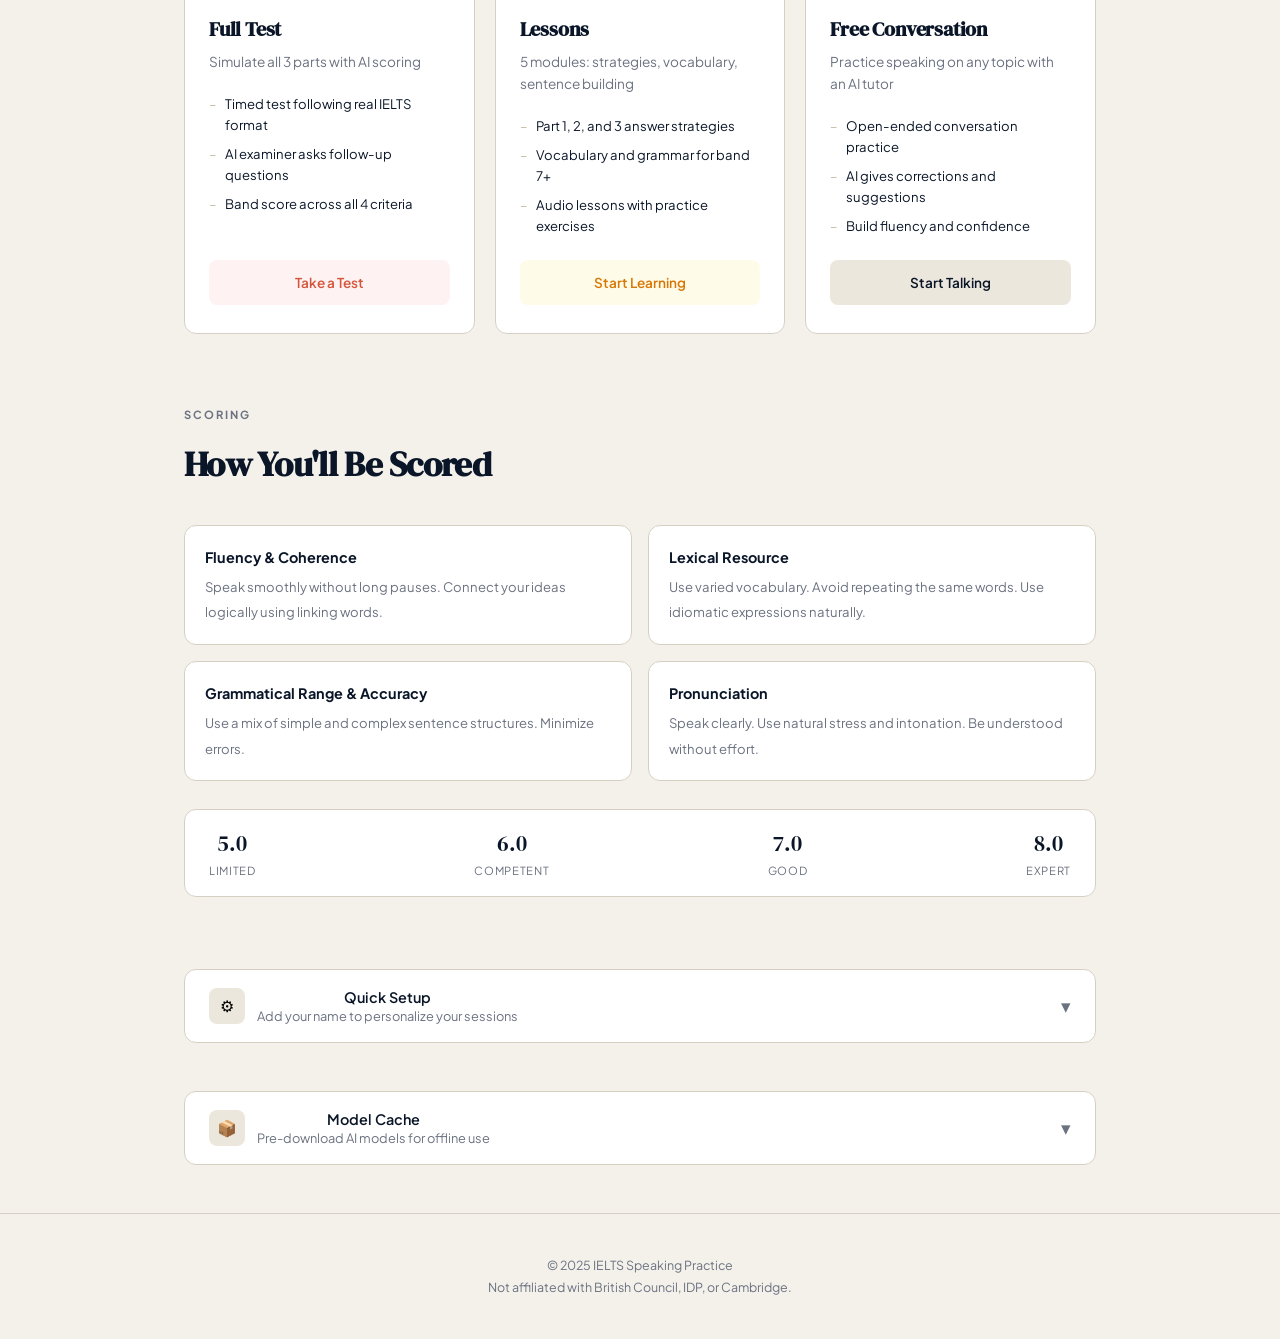
==== commit c8b67bc2: "Add Part 3 Discussion Practice + improve Part 1 & Part 2 Part 3 (NEW): - 40 discussion questions acr" ====
--- a/index.html
+++ b/index.html
@@ -668,6 +668,17 @@
                     <li>Model answers with vocabulary highlights</li>
                 </ul>
                 <a href="ielts-module3-minimal.html" class="tool-btn tool-btn-green">Practice Part 2</a>
+            </div>
+
+            <div class="tool-card">
+                <h3>Part 3 Practice</h3>
+                <p class="tool-desc">40 discussion questions with 3 strategies</p>
+                <ul>
+                    <li>Abstract questions across 5 topic categories</li>
+                    <li>Strategies: Direct Plus, Two Sides, Past-Present-Future</li>
+                    <li>Band 7-8 sample answers for every question</li>
+                </ul>
+                <a href="ielts-part3-practice.html" class="tool-btn tool-btn-blue">Practice Part 3</a>
             </div>
 
             <div class="tool-card">
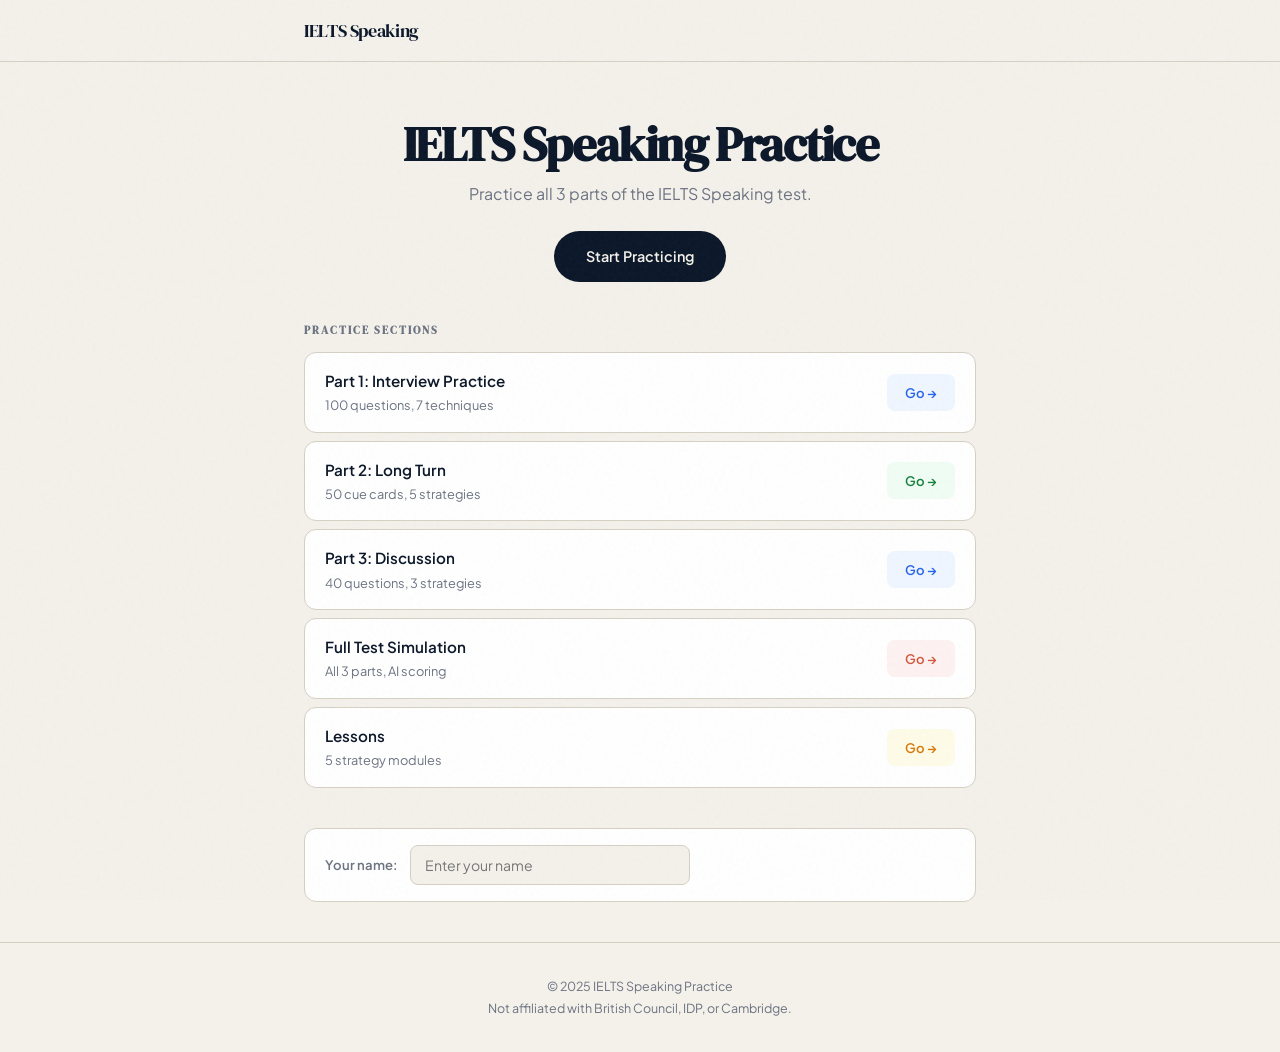
==== commit 123c7c15: "Simplify index, enrich Telegram captions, replace AI feedback with Score My Answer Index: minimal la" ====
--- a/index.html
+++ b/index.html
@@ -16,13 +16,9 @@
             --cream: #ece7dd;
             --warm: #c8bda8;
             --accent: #d4553a;
-            --accent-glow: #e8724a;
             --ocean: #2563eb;
-            --ocean-deep: #1a4fd4;
             --forest: #16803c;
-            --forest-deep: #12692f;
             --amber: #d97706;
-            --amber-deep: #b45309;
             --muted: #6b7280;
             --border: #d6d0c4;
             --card: #ffffff;
@@ -31,8 +27,6 @@
             --radius: 12px;
             --shadow-sm: 0 1px 3px rgba(10,22,40,0.06);
             --shadow-md: 0 4px 20px rgba(10,22,40,0.08);
-            --shadow-lg: 0 12px 40px rgba(10,22,40,0.12);
-            --shadow-lift: 0 20px 50px rgba(10,22,40,0.16);
         }
 
         html { scroll-behavior: smooth; }
@@ -43,7 +37,6 @@
             color: var(--ink);
             line-height: 1.6;
             -webkit-font-smoothing: antialiased;
-            overflow-x: hidden;
         }
 
         body::after {
@@ -55,537 +48,93 @@
             z-index: 9999;
         }
 
-        .container { max-width: 960px; margin: 0 auto; padding: 0 24px; }
-
-        /* ─── NAV ─── */
+        .container { max-width: 720px; margin: 0 auto; padding: 0 24px; }
+
+        /* NAV */
         nav {
-            position: sticky;
-            top: 0;
-            z-index: 100;
+            position: sticky; top: 0; z-index: 100;
             background: rgba(244,241,235,0.85);
             backdrop-filter: blur(20px);
             -webkit-backdrop-filter: blur(20px);
             border-bottom: 1px solid var(--border);
             padding: 16px 0;
         }
-
-        .nav-inner {
-            display: flex;
-            justify-content: space-between;
-            align-items: center;
-        }
-
-        .nav-brand {
-            font-family: var(--font-display);
-            font-size: 1.15rem;
-            color: var(--ink);
-            text-decoration: none;
-            letter-spacing: -0.02em;
-        }
-
-        .nav-user {
-            font-size: 0.85rem;
-            color: var(--muted);
-            font-weight: 500;
-        }
-
-        /* ─── HERO ─── */
-        .hero {
-            padding: 72px 0 56px;
-        }
-
-        .hero h1 {
-            font-family: var(--font-display);
-            font-size: clamp(2.4rem, 6vw, 3.8rem);
-            line-height: 1.1;
-            letter-spacing: -0.03em;
-            margin-bottom: 16px;
-            opacity: 0;
-            animation: fadeUp 0.6s 0.1s forwards;
-        }
-
-        .hero-sub {
-            font-size: 1.1rem;
-            color: var(--muted);
-            max-width: 540px;
-            line-height: 1.7;
-            margin-bottom: 32px;
-            opacity: 0;
-            animation: fadeUp 0.6s 0.25s forwards;
-        }
-
-        .hero-actions {
-            display: flex;
-            gap: 14px;
-            flex-wrap: wrap;
-            opacity: 0;
-            animation: fadeUp 0.6s 0.4s forwards;
-        }
-
-        .btn {
-            display: inline-flex;
-            align-items: center;
-            gap: 8px;
-            padding: 14px 28px;
-            border-radius: 60px;
-            font-family: var(--font-body);
-            font-size: 0.9rem;
-            font-weight: 600;
-            text-decoration: none;
-            cursor: pointer;
-            border: none;
-            transition: all 0.25s cubic-bezier(0.4, 0, 0.2, 1);
-        }
-
+        .nav-inner { display: flex; justify-content: space-between; align-items: center; }
+        .nav-brand { font-family: var(--font-display); font-size: 1.15rem; color: var(--ink); text-decoration: none; letter-spacing: -0.02em; }
+        .nav-user { font-size: 0.85rem; color: var(--muted); font-weight: 500; }
+
+        /* HERO */
+        .hero { padding: 56px 0 40px; text-align: center; }
+        .hero h1 { font-family: var(--font-display); font-size: clamp(2rem, 5vw, 3rem); line-height: 1.1; letter-spacing: -0.03em; margin-bottom: 10px; }
+        .hero p { font-size: 1rem; color: var(--muted); margin-bottom: 24px; }
         .btn-primary {
-            background: var(--ink);
-            color: var(--paper);
-        }
-
-        .btn-primary:hover {
-            background: #1a2d4a;
-            transform: translateY(-2px);
-            box-shadow: var(--shadow-md);
-        }
-
-        .btn-outline {
-            background: transparent;
-            color: var(--ink);
-            border: 1.5px solid var(--border);
-        }
-
-        .btn-outline:hover {
-            border-color: var(--ink);
-            transform: translateY(-2px);
-        }
-
-        /* ─── SECTIONS ─── */
-        .section-label {
-            font-size: 0.7rem;
-            font-weight: 700;
-            text-transform: uppercase;
-            letter-spacing: 0.18em;
-            color: var(--muted);
-            margin-bottom: 12px;
-        }
-
-        .section-title {
-            font-family: var(--font-display);
-            font-size: clamp(1.6rem, 4vw, 2.2rem);
-            letter-spacing: -0.02em;
-            margin-bottom: 32px;
-        }
-
-        /* ─── WHAT IS IELTS SPEAKING ─── */
-        .about-section {
-            margin-bottom: 72px;
-        }
-
-        .about-grid {
-            display: grid;
-            grid-template-columns: 1fr 1fr;
-            gap: 32px;
-            align-items: start;
-        }
-
-        @media (max-width: 700px) {
-            .about-grid { grid-template-columns: 1fr; }
-        }
-
-        .about-text {
-            font-size: 0.95rem;
-            color: var(--muted);
-            line-height: 1.75;
-            margin-bottom: 20px;
-        }
-
-        .parts-list {
-            list-style: none;
-            display: flex;
-            flex-direction: column;
-            gap: 16px;
-        }
-
-        .parts-list li {
+            display: inline-flex; align-items: center; gap: 8px;
+            padding: 14px 32px; border-radius: 60px;
+            font-family: var(--font-body); font-size: 0.9rem; font-weight: 600;
+            text-decoration: none; background: var(--ink); color: var(--paper);
+            transition: all 0.25s; border: none; cursor: pointer;
+        }
+        .btn-primary:hover { background: #1a2d4a; transform: translateY(-2px); box-shadow: var(--shadow-md); }
+
+        /* PRACTICE LIST */
+        .practice-list { margin: 0 0 40px; }
+        .practice-list h2 { font-family: var(--font-display); font-size: 1.1rem; letter-spacing: -0.01em; margin-bottom: 12px; color: var(--muted); text-transform: uppercase; font-size: 0.7rem; font-weight: 700; letter-spacing: 0.18em; }
+        .practice-item {
+            display: flex; align-items: center; gap: 16px;
             padding: 16px 20px;
-            background: var(--card);
-            border: 1px solid var(--border);
-            border-radius: var(--radius);
-        }
-
-        .parts-list li strong {
-            display: block;
-            font-size: 0.95rem;
-            margin-bottom: 2px;
-        }
-
-        .parts-list li span {
-            font-size: 0.82rem;
-            color: var(--muted);
-        }
-
-        .about-meta {
-            font-size: 0.82rem;
-            color: var(--muted);
-            margin-top: 16px;
-            padding: 12px 16px;
-            background: var(--cream);
-            border-radius: 8px;
-            line-height: 1.7;
-        }
-
-        /* ─── PRACTICE TOOLS ─── */
-        .tools-section {
-            margin-bottom: 72px;
-        }
-
-        .tools-grid {
-            display: grid;
-            grid-template-columns: repeat(auto-fill, minmax(280px, 1fr));
-            gap: 20px;
-        }
-
-        .tool-card {
-            background: var(--card);
-            border: 1px solid var(--border);
-            border-radius: var(--radius);
-            padding: 28px 24px;
-            display: flex;
-            flex-direction: column;
-            transition: all 0.3s cubic-bezier(0.4, 0, 0.2, 1);
-        }
-
-        .tool-card:hover {
-            transform: translateY(-4px);
-            box-shadow: var(--shadow-lg);
-            border-color: transparent;
-        }
-
-        .tool-card h3 {
-            font-family: var(--font-display);
-            font-size: 1.25rem;
-            margin-bottom: 6px;
-            letter-spacing: -0.01em;
-        }
-
-        .tool-card .tool-desc {
-            font-size: 0.85rem;
-            color: var(--muted);
-            margin-bottom: 16px;
-        }
-
-        .tool-card ul {
-            list-style: none;
-            margin-bottom: 20px;
-            flex: 1;
-        }
-
-        .tool-card ul li {
-            font-size: 0.82rem;
-            color: var(--ink);
-            padding: 4px 0;
-            padding-left: 16px;
-            position: relative;
-        }
-
-        .tool-card ul li::before {
-            content: '\2013';
-            position: absolute;
-            left: 0;
-            color: var(--warm);
-        }
-
-        .tool-card .tool-btn {
-            display: block;
-            text-align: center;
-            padding: 12px 20px;
-            border-radius: 8px;
-            font-family: var(--font-body);
-            font-size: 0.85rem;
-            font-weight: 600;
-            text-decoration: none;
+            background: var(--card); border: 1px solid var(--border); border-radius: var(--radius);
+            margin-bottom: 8px;
             transition: all 0.2s;
         }
-
-        .tool-btn-blue { background: #eff6ff; color: var(--ocean); }
-        .tool-btn-blue:hover { background: var(--ocean); color: white; }
-        .tool-btn-green { background: #f0fdf4; color: var(--forest); }
-        .tool-btn-green:hover { background: var(--forest); color: white; }
-        .tool-btn-red { background: #fef2f2; color: var(--accent); }
-        .tool-btn-red:hover { background: var(--accent); color: white; }
-        .tool-btn-amber { background: #fefce8; color: var(--amber); }
-        .tool-btn-amber:hover { background: var(--amber); color: white; }
-        .tool-btn-ink { background: var(--cream); color: var(--ink); }
-        .tool-btn-ink:hover { background: var(--ink); color: var(--paper); }
-
-        /* ─── SCORING SECTION ─── */
-        .scoring-section {
-            margin-bottom: 72px;
-        }
-
-        .criteria-grid {
-            display: grid;
-            grid-template-columns: 1fr 1fr;
-            gap: 16px;
-            margin-bottom: 28px;
-        }
-
-        @media (max-width: 600px) {
-            .criteria-grid { grid-template-columns: 1fr; }
-        }
-
-        .criteria-card {
-            padding: 20px;
-            background: var(--card);
-            border: 1px solid var(--border);
-            border-radius: var(--radius);
-        }
-
-        .criteria-card strong {
-            font-size: 0.9rem;
-            display: block;
-            margin-bottom: 4px;
-        }
-
-        .criteria-card span {
-            font-size: 0.82rem;
-            color: var(--muted);
-        }
-
-        .band-scale {
-            display: flex;
-            justify-content: space-between;
-            padding: 16px 24px;
-            background: var(--card);
-            border: 1px solid var(--border);
-            border-radius: var(--radius);
-            flex-wrap: wrap;
-            gap: 12px;
-        }
-
-        .band-item {
-            text-align: center;
-        }
-
-        .band-item .band-num {
-            font-family: var(--font-display);
-            font-size: 1.4rem;
-            color: var(--ink);
-        }
-
-        .band-item .band-label {
-            font-size: 0.7rem;
-            color: var(--muted);
-            text-transform: uppercase;
-            letter-spacing: 0.06em;
-        }
-
-        /* ─── SETUP PANEL ─── */
-        .setup-section {
-            margin-bottom: 48px;
-        }
-
-        .setup-toggle {
-            display: flex;
-            align-items: center;
-            justify-content: space-between;
-            padding: 18px 24px;
-            background: var(--card);
-            border: 1px solid var(--border);
-            border-radius: var(--radius);
-            cursor: pointer;
-            transition: all 0.2s;
-            width: 100%;
-            font-family: var(--font-body);
-            font-size: 0.9rem;
-        }
-
-        .setup-toggle:hover { border-color: var(--ink); }
-
-        .setup-toggle-left {
-            display: flex;
-            align-items: center;
-            gap: 12px;
-        }
-
-        .setup-toggle-icon {
-            width: 36px;
-            height: 36px;
-            border-radius: 8px;
-            background: var(--cream);
-            display: flex;
-            align-items: center;
-            justify-content: center;
-            font-size: 1rem;
-        }
-
-        .setup-toggle-text strong {
-            display: block;
-            font-weight: 600;
-            color: var(--ink);
-        }
-
-        .setup-toggle-text span {
-            font-size: 0.8rem;
-            color: var(--muted);
-        }
-
-        .setup-chevron {
-            transition: transform 0.3s;
-            color: var(--muted);
-            font-size: 1.2rem;
-        }
-
-        .setup-chevron.open { transform: rotate(180deg); }
-
-        .setup-panel {
-            max-height: 0;
-            overflow: hidden;
-            transition: max-height 0.4s cubic-bezier(0.4, 0, 0.2, 1), opacity 0.3s;
-            opacity: 0;
-        }
-
-        .setup-panel.open {
-            max-height: 800px;
-            opacity: 1;
-        }
-
-        .setup-panel-inner {
-            padding: 24px;
-            background: var(--card);
-            border: 1px solid var(--border);
-            border-top: 0;
-            border-radius: 0 0 var(--radius) var(--radius);
-        }
-
-        .setup-field label {
-            display: block;
-            font-size: 0.78rem;
-            font-weight: 600;
-            text-transform: uppercase;
-            letter-spacing: 0.08em;
-            color: var(--muted);
-            margin-bottom: 8px;
-        }
-
-        .setup-field input {
-            width: 100%;
-            max-width: 360px;
-            padding: 12px 16px;
-            border: 1.5px solid var(--border);
-            border-radius: 8px;
-            font-family: var(--font-body);
-            font-size: 0.9rem;
-            background: var(--paper);
-            color: var(--ink);
-            outline: none;
-            transition: border-color 0.2s;
-        }
-
-        .setup-field input:focus { border-color: var(--ocean); }
-        .setup-field input.saved { border-color: var(--forest); background: #f0fdf4; }
-
-        .setup-field .field-hint {
-            font-size: 0.75rem;
-            color: var(--muted);
-            margin-top: 6px;
-        }
-
-        .setup-saved-indicator {
-            display: inline-flex;
-            align-items: center;
-            gap: 4px;
-            font-size: 0.75rem;
-            color: var(--forest);
-            font-weight: 600;
-            opacity: 0;
-            transition: opacity 0.3s;
-        }
-
-        .setup-saved-indicator.visible { opacity: 1; }
-
-        /* ─── Cache badges ─── */
-        .cache-badge {
-            display: inline-block;
-            padding: 2px 10px;
-            border-radius: 20px;
-            font-size: 0.7rem;
-            font-weight: 700;
-            text-transform: uppercase;
-            letter-spacing: 0.06em;
-        }
-        .cache-badge.cached { background: #dcfce7; color: #166534; }
-        .cache-badge.expiring { background: #fef9c3; color: #854d0e; }
-        .cache-badge.not-cached { background: #f3f4f6; color: #6b7280; }
-
-        .cache-model-row {
-            display: flex;
-            align-items: center;
-            justify-content: space-between;
-            padding: 14px 16px;
-            background: var(--paper);
-            border-radius: 8px;
-            flex-wrap: wrap;
-            gap: 8px;
-        }
-        .cache-model-info { display: flex; flex-direction: column; gap: 2px; min-width: 0; flex: 1; }
-        .cache-model-name { font-size: 0.88rem; font-weight: 600; }
-        .cache-model-meta { font-size: 0.75rem; color: var(--muted); }
-        .cache-model-actions { display: flex; gap: 8px; align-items: center; flex-shrink: 0; }
-        .cache-btn {
-            padding: 6px 14px;
-            border-radius: 6px;
-            font-size: 0.75rem;
-            font-weight: 600;
-            border: none;
-            cursor: pointer;
-            font-family: var(--font-body);
-            transition: all 0.2s;
-        }
-        .cache-btn-download { background: var(--ocean); color: white; }
-        .cache-btn-download:hover { background: var(--ocean-deep); }
-        .cache-btn-download:disabled { opacity: 0.5; cursor: not-allowed; }
-        .cache-btn-clear { background: var(--cream); color: var(--ink); }
-        .cache-btn-clear:hover { background: var(--warm); }
-
-        /* ─── FOOTER ─── */
-        footer {
-            padding: 40px 0;
-            border-top: 1px solid var(--border);
-            text-align: center;
-        }
-
-        .footer-text {
-            font-size: 0.78rem;
-            color: var(--muted);
-            line-height: 1.8;
-        }
-
-        /* ─── ANIMATIONS ─── */
-        @keyframes fadeUp {
-            from { opacity: 0; transform: translateY(20px); }
-            to { opacity: 1; transform: translateY(0); }
-        }
-
-        .reveal {
-            opacity: 0;
-            transform: translateY(24px);
-            transition: opacity 0.6s cubic-bezier(0.4, 0, 0.2, 1), transform 0.6s cubic-bezier(0.4, 0, 0.2, 1);
-        }
-
-        .reveal.visible {
-            opacity: 1;
-            transform: translateY(0);
-        }
-
-        ::-webkit-scrollbar { width: 6px; }
-        ::-webkit-scrollbar-track { background: var(--paper); }
-        ::-webkit-scrollbar-thumb { background: var(--warm); border-radius: 3px; }
+        .practice-item:hover { border-color: var(--ink); transform: translateY(-1px); box-shadow: var(--shadow-sm); }
+        .practice-info { flex: 1; min-width: 0; }
+        .practice-title { font-weight: 600; font-size: 0.95rem; margin-bottom: 2px; }
+        .practice-meta { font-size: 0.8rem; color: var(--muted); }
+        .practice-go {
+            display: inline-flex; align-items: center; padding: 8px 18px;
+            border-radius: 8px; font-size: 0.82rem; font-weight: 600;
+            text-decoration: none; white-space: nowrap; transition: all 0.2s;
+        }
+        .go-blue { background: #eff6ff; color: var(--ocean); }
+        .go-blue:hover { background: var(--ocean); color: white; }
+        .go-green { background: #f0fdf4; color: var(--forest); }
+        .go-green:hover { background: var(--forest); color: white; }
+        .go-red { background: #fef2f2; color: var(--accent); }
+        .go-red:hover { background: var(--accent); color: white; }
+        .go-amber { background: #fefce8; color: var(--amber); }
+        .go-amber:hover { background: var(--amber); color: white; }
+
+        /* SETUP */
+        .setup-row {
+            display: flex; align-items: center; gap: 12px;
+            padding: 16px 20px;
+            background: var(--card); border: 1px solid var(--border); border-radius: var(--radius);
+            margin-bottom: 40px; flex-wrap: wrap;
+        }
+        .setup-row label { font-size: 0.82rem; font-weight: 600; color: var(--muted); white-space: nowrap; }
+        .setup-row input {
+            flex: 1; min-width: 160px; max-width: 280px;
+            padding: 10px 14px; border: 1.5px solid var(--border); border-radius: 8px;
+            font-family: var(--font-body); font-size: 0.88rem;
+            background: var(--paper); color: var(--ink); outline: none; transition: border-color 0.2s;
+        }
+        .setup-row input:focus { border-color: var(--ocean); }
+        .setup-row input.saved { border-color: var(--forest); background: #f0fdf4; }
+        .setup-saved { font-size: 0.75rem; color: var(--forest); font-weight: 600; opacity: 0; transition: opacity 0.3s; }
+        .setup-saved.visible { opacity: 1; }
+
+        /* FOOTER */
+        footer { padding: 32px 0; border-top: 1px solid var(--border); text-align: center; }
+        .footer-text { font-size: 0.78rem; color: var(--muted); line-height: 1.8; }
+
+        @media (max-width: 500px) {
+            .practice-item { flex-wrap: wrap; }
+            .practice-go { width: 100%; text-align: center; justify-content: center; }
+        }
     </style>
 </head>
 <body>
 
-    <!-- ─── NAV ─── -->
     <nav>
         <div class="container nav-inner">
             <a href="/" class="nav-brand">IELTS Speaking</a>
@@ -593,232 +142,66 @@
         </div>
     </nav>
 
-    <!-- ─── HERO ─── -->
     <section class="hero">
         <div class="container">
             <h1>IELTS Speaking Practice</h1>
-            <p class="hero-sub">
-                Practice all three parts of the IELTS Speaking test with sample answers, cue cards, and AI-powered conversation.
-            </p>
-            <div class="hero-actions">
-                <a href="ielts-module2-minimal.html" class="btn btn-primary">Start Practicing</a>
-                <a href="ielts-speaking-test.html" class="btn btn-outline">Take a Test</a>
-            </div>
+            <p>Practice all 3 parts of the IELTS Speaking test.</p>
+            <a href="ielts-module2-minimal.html" class="btn-primary">Start Practicing</a>
         </div>
     </section>
 
-    <!-- ─── WHAT IS IELTS SPEAKING? ─── -->
-    <section class="container about-section reveal">
-        <div class="section-label">The Exam</div>
-        <h2 class="section-title">What is IELTS Speaking?</h2>
-        <div class="about-grid">
-            <div>
-                <p class="about-text">
-                    The IELTS Speaking test is a face-to-face interview with an examiner lasting 11 to 14 minutes. It has three parts, each testing different skills.
-                </p>
-                <ul class="parts-list">
-                    <li>
-                        <strong>Part 1: Interview (4-5 min)</strong>
-                        <span>General questions about yourself, your home, work, studies, and familiar topics.</span>
-                    </li>
-                    <li>
-                        <strong>Part 2: Long Turn (3-4 min)</strong>
-                        <span>You receive a cue card with a topic. One minute to prepare, then speak for up to two minutes.</span>
-                    </li>
-                    <li>
-                        <strong>Part 3: Discussion (4-5 min)</strong>
-                        <span>Abstract questions related to the Part 2 topic. Requires deeper analysis and opinion.</span>
-                    </li>
-                </ul>
-            </div>
-            <div>
-                <div class="about-meta">
-                    <strong>Total duration:</strong> 11-14 minutes<br>
-                    <strong>Format:</strong> One-on-one with an examiner<br>
-                    <strong>Scored on:</strong> Fluency &amp; Coherence, Lexical Resource, Grammatical Range &amp; Accuracy, Pronunciation<br>
-                    <strong>Band scale:</strong> 0 to 9 (half-band increments)
-                </div>
-            </div>
-        </div>
-    </section>
-
-    <!-- ─── YOUR PRACTICE TOOLS ─── -->
-    <section class="container tools-section reveal">
-        <div class="section-label">Practice</div>
-        <h2 class="section-title">Your Practice Tools</h2>
-        <div class="tools-grid">
-
-            <div class="tool-card">
-                <h3>Part 1 Practice</h3>
-                <p class="tool-desc">100 questions across 7 answer techniques</p>
-                <ul>
-                    <li>Real Part 1 topics: home, work, hobbies, travel</li>
-                    <li>Band 7-8 sample answers for every question</li>
-                    <li>Techniques: 5W1H, STAR, PREP, and more</li>
-                </ul>
-                <a href="ielts-module2-minimal.html" class="tool-btn tool-btn-blue">Practice Part 1</a>
-            </div>
-
-            <div class="tool-card">
-                <h3>Part 2 Practice</h3>
-                <p class="tool-desc">50 cue cards with Band 7-8 sample answers</p>
-                <ul>
-                    <li>Full cue cards with bullet points and prep time</li>
-                    <li>Topics: people, places, events, experiences</li>
-                    <li>Model answers with vocabulary highlights</li>
-                </ul>
-                <a href="ielts-module3-minimal.html" class="tool-btn tool-btn-green">Practice Part 2</a>
-            </div>
-
-            <div class="tool-card">
-                <h3>Part 3 Practice</h3>
-                <p class="tool-desc">40 discussion questions with 3 strategies</p>
-                <ul>
-                    <li>Abstract questions across 5 topic categories</li>
-                    <li>Strategies: Direct Plus, Two Sides, Past-Present-Future</li>
-                    <li>Band 7-8 sample answers for every question</li>
-                </ul>
-                <a href="ielts-part3-practice.html" class="tool-btn tool-btn-blue">Practice Part 3</a>
-            </div>
-
-            <div class="tool-card">
-                <h3>Full Test</h3>
-                <p class="tool-desc">Simulate all 3 parts with AI scoring</p>
-                <ul>
-                    <li>Timed test following real IELTS format</li>
-                    <li>AI examiner asks follow-up questions</li>
-                    <li>Band score across all 4 criteria</li>
-                </ul>
-                <a href="ielts-speaking-test.html" class="tool-btn tool-btn-red">Take a Test</a>
-            </div>
-
-            <div class="tool-card">
-                <h3>Lessons</h3>
-                <p class="tool-desc">5 modules: strategies, vocabulary, sentence building</p>
-                <ul>
-                    <li>Part 1, 2, and 3 answer strategies</li>
-                    <li>Vocabulary and grammar for band 7+</li>
-                    <li>Audio lessons with practice exercises</li>
-                </ul>
-                <a href="ielts-speaking-lessons.html" class="tool-btn tool-btn-amber">Start Learning</a>
-            </div>
-
-            <div class="tool-card">
-                <h3>Free Conversation</h3>
-                <p class="tool-desc">Practice speaking on any topic with an AI tutor</p>
-                <ul>
-                    <li>Open-ended conversation practice</li>
-                    <li>AI gives corrections and suggestions</li>
-                    <li>Build fluency and confidence</li>
-                </ul>
-                <a href="conversation-practice.html" class="tool-btn tool-btn-ink">Start Talking</a>
-            </div>
-
-        </div>
-    </section>
-
-    <!-- ─── HOW YOU'LL BE SCORED ─── -->
-    <section class="container scoring-section reveal">
-        <div class="section-label">Scoring</div>
-        <h2 class="section-title">How You'll Be Scored</h2>
-        <div class="criteria-grid">
-            <div class="criteria-card">
-                <strong>Fluency &amp; Coherence</strong>
-                <span>Speak smoothly without long pauses. Connect your ideas logically using linking words.</span>
-            </div>
-            <div class="criteria-card">
-                <strong>Lexical Resource</strong>
-                <span>Use varied vocabulary. Avoid repeating the same words. Use idiomatic expressions naturally.</span>
-            </div>
-            <div class="criteria-card">
-                <strong>Grammatical Range &amp; Accuracy</strong>
-                <span>Use a mix of simple and complex sentence structures. Minimize errors.</span>
-            </div>
-            <div class="criteria-card">
-                <strong>Pronunciation</strong>
-                <span>Speak clearly. Use natural stress and intonation. Be understood without effort.</span>
-            </div>
-        </div>
-        <div class="band-scale">
-            <div class="band-item">
-                <div class="band-num">5.0</div>
-                <div class="band-label">Limited</div>
-            </div>
-            <div class="band-item">
-                <div class="band-num">6.0</div>
-                <div class="band-label">Competent</div>
-            </div>
-            <div class="band-item">
-                <div class="band-num">7.0</div>
-                <div class="band-label">Good</div>
-            </div>
-            <div class="band-item">
-                <div class="band-num">8.0</div>
-                <div class="band-label">Expert</div>
-            </div>
-        </div>
-    </section>
-
-    <!-- ─── QUICK SETUP ─── -->
-    <section class="container setup-section reveal">
-        <button class="setup-toggle" id="setupToggle" onclick="toggleSetup()">
-            <div class="setup-toggle-left">
-                <div class="setup-toggle-icon" id="setupIcon">&#9881;</div>
-                <div class="setup-toggle-text">
-                    <strong>Quick Setup</strong>
-                    <span id="setupSubtext">Add your name to personalize your sessions</span>
-                </div>
-            </div>
-            <span class="setup-chevron" id="setupChevron">&#9662;</span>
-        </button>
-        <div class="setup-panel" id="setupPanel">
-            <div class="setup-panel-inner">
-                <div class="setup-field">
-                    <label>
-                        Your Name <span style="font-weight:400;text-transform:none;letter-spacing:0">(optional)</span>
-                        <span class="setup-saved-indicator" id="nameSaved">&#10003; Saved</span>
-                    </label>
-                    <input type="text" id="nameInput" placeholder="Enter your name"
-                           oninput="saveName()" autocomplete="name">
-                    <div class="field-hint">Used to personalize your practice sessions</div>
-                </div>
-            </div>
-        </div>
-    </section>
-
-    <!-- ─── MODEL CACHE ─── -->
-    <section class="container setup-section reveal">
-        <button class="setup-toggle" id="cacheToggle" onclick="toggleCache()">
-            <div class="setup-toggle-left">
-                <div class="setup-toggle-icon" id="cacheIcon">&#128230;</div>
-                <div class="setup-toggle-text">
-                    <strong>Model Cache</strong>
-                    <span id="cacheSubtext">Pre-download AI models for offline use</span>
-                </div>
-            </div>
-            <span class="setup-chevron" id="cacheChevron">&#9662;</span>
-        </button>
-        <div class="setup-panel" id="cachePanel">
-            <div class="setup-panel-inner" id="cachePanelInner">
-                <p style="font-size:0.85rem;color:var(--muted);margin-bottom:16px">
-                    Download speech recognition models ahead of time so practice sessions start instantly.
-                </p>
-                <div id="cacheModelList" style="display:flex;flex-direction:column;gap:12px"></div>
-                <div style="margin-top:16px;display:flex;justify-content:space-between;align-items:center;flex-wrap:wrap;gap:8px">
-                    <span id="cacheTotalSize" style="font-size:0.78rem;color:var(--muted)"></span>
-                    <button onclick="clearAllModelCache()" class="btn btn-outline" style="padding:8px 18px;font-size:0.78rem;border-radius:8px">Clear All Cache</button>
-                </div>
-                <div id="cacheProgressWrap" style="display:none;margin-top:16px">
-                    <div style="font-size:0.8rem;color:var(--muted);margin-bottom:6px" id="cacheProgressLabel">Downloading...</div>
-                    <div style="width:100%;height:6px;background:var(--cream);border-radius:3px;overflow:hidden">
-                        <div id="cacheProgressBar" style="width:0%;height:100%;background:var(--ocean);border-radius:3px;transition:width 0.3s"></div>
-                    </div>
-                </div>
-            </div>
-        </div>
-    </section>
-
-    <!-- ─── FOOTER ─── -->
+    <div class="container">
+        <div class="practice-list">
+            <h2>Practice Sections</h2>
+
+            <div class="practice-item">
+                <div class="practice-info">
+                    <div class="practice-title">Part 1: Interview Practice</div>
+                    <div class="practice-meta">100 questions, 7 techniques</div>
+                </div>
+                <a href="ielts-module2-minimal.html" class="practice-go go-blue">Go &rarr;</a>
+            </div>
+
+            <div class="practice-item">
+                <div class="practice-info">
+                    <div class="practice-title">Part 2: Long Turn</div>
+                    <div class="practice-meta">50 cue cards, 5 strategies</div>
+                </div>
+                <a href="ielts-module3-minimal.html" class="practice-go go-green">Go &rarr;</a>
+            </div>
+
+            <div class="practice-item">
+                <div class="practice-info">
+                    <div class="practice-title">Part 3: Discussion</div>
+                    <div class="practice-meta">40 questions, 3 strategies</div>
+                </div>
+                <a href="ielts-part3-practice.html" class="practice-go go-blue">Go &rarr;</a>
+            </div>
+
+            <div class="practice-item">
+                <div class="practice-info">
+                    <div class="practice-title">Full Test Simulation</div>
+                    <div class="practice-meta">All 3 parts, AI scoring</div>
+                </div>
+                <a href="ielts-speaking-test.html" class="practice-go go-red">Go &rarr;</a>
+            </div>
+
+            <div class="practice-item">
+                <div class="practice-info">
+                    <div class="practice-title">Lessons</div>
+                    <div class="practice-meta">5 strategy modules</div>
+                </div>
+                <a href="ielts-speaking-lessons.html" class="practice-go go-amber">Go &rarr;</a>
+            </div>
+        </div>
+
+        <div class="setup-row">
+            <label>Your name:</label>
+            <input type="text" id="nameInput" placeholder="Enter your name" oninput="saveName()" autocomplete="name">
+            <span class="setup-saved" id="nameSaved">&#10003; Saved</span>
+        </div>
+    </div>
+
     <footer>
         <div class="container">
             <p class="footer-text">
@@ -829,21 +212,6 @@
     </footer>
 
     <script>
-        // ─── Setup panel ───
-        function toggleSetup() {
-            const panel = document.getElementById('setupPanel');
-            const chevron = document.getElementById('setupChevron');
-            const toggle = document.getElementById('setupToggle');
-            panel.classList.toggle('open');
-            chevron.classList.toggle('open');
-            if (panel.classList.contains('open')) {
-                toggle.style.borderRadius = 'var(--radius) var(--radius) 0 0';
-            } else {
-                setTimeout(() => { toggle.style.borderRadius = 'var(--radius)'; }, 300);
-            }
-        }
-
-        // ─── Save settings ───
         let nameDebounce;
 
         function saveName() {
@@ -853,196 +221,32 @@
                 if (val) {
                     localStorage.setItem('studentName', val);
                     document.getElementById('nameInput').classList.add('saved');
-                    showSaved('nameSaved');
+                    document.getElementById('nameSaved').classList.add('visible');
                 } else {
                     localStorage.removeItem('studentName');
                     document.getElementById('nameInput').classList.remove('saved');
-                    hideSaved('nameSaved');
+                    document.getElementById('nameSaved').classList.remove('visible');
                 }
                 updateNav();
             }, 400);
         }
 
-        function showSaved(id) { document.getElementById(id).classList.add('visible'); }
-        function hideSaved(id) { document.getElementById(id).classList.remove('visible'); }
-
         function updateNav() {
             const name = localStorage.getItem('studentName');
-            const navUser = document.getElementById('navUser');
-            const subtext = document.getElementById('setupSubtext');
-            const icon = document.getElementById('setupIcon');
-
-            if (name) {
-                navUser.textContent = name;
-                subtext.textContent = 'Ready to practice';
-                icon.innerHTML = '&#10003;';
-                icon.style.background = '#f0fdf4';
-                icon.style.color = 'var(--forest)';
-            } else {
-                navUser.textContent = '';
-                subtext.textContent = 'Add your name to personalize your sessions';
-                icon.innerHTML = '&#9881;';
-                icon.style.background = '';
-                icon.style.color = '';
-            }
-        }
-
-        // ─── Init ───
+            document.getElementById('navUser').textContent = name || '';
+        }
+
         function init() {
             const savedName = localStorage.getItem('studentName');
             if (savedName) {
                 document.getElementById('nameInput').value = savedName;
                 document.getElementById('nameInput').classList.add('saved');
-                showSaved('nameSaved');
+                document.getElementById('nameSaved').classList.add('visible');
             }
             updateNav();
         }
 
-        // ─── Scroll reveal ───
-        const observer = new IntersectionObserver((entries) => {
-            entries.forEach(entry => {
-                if (entry.isIntersecting) {
-                    entry.target.classList.add('visible');
-                    observer.unobserve(entry.target);
-                }
-            });
-        }, { threshold: 0.1, rootMargin: '0px 0px -40px 0px' });
-
-        document.querySelectorAll('.reveal').forEach(el => observer.observe(el));
-
         init();
-    </script>
-
-    <script src="scripts/modelCacheManager.js"></script>
-    <script>
-        // ─── Cache panel toggle ───
-        function toggleCache() {
-            const panel = document.getElementById('cachePanel');
-            const chevron = document.getElementById('cacheChevron');
-            const toggle = document.getElementById('cacheToggle');
-            panel.classList.toggle('open');
-            chevron.classList.toggle('open');
-            if (panel.classList.contains('open')) {
-                toggle.style.borderRadius = 'var(--radius) var(--radius) 0 0';
-                refreshCacheUI();
-            } else {
-                setTimeout(() => { toggle.style.borderRadius = 'var(--radius)'; }, 300);
-            }
-        }
-
-        async function refreshCacheUI() {
-            const mgr = window.modelCacheManager;
-            if (!mgr) return;
-            try {
-                await mgr.initDB();
-                const status = await mgr.getCacheStatus();
-                const list = document.getElementById('cacheModelList');
-                list.innerHTML = '';
-                for (const model of window.MODEL_REGISTRY) {
-                    const s = status[model.id];
-                    list.appendChild(buildModelRow(model, s));
-                }
-                const totals = await mgr.getCacheSizeTotal();
-                const el = document.getElementById('cacheTotalSize');
-                if (totals.usage > 0) {
-                    el.textContent = `Storage used: ${formatBytesUI(totals.usage)} of ${formatBytesUI(totals.quota)}`;
-                } else {
-                    el.textContent = '';
-                }
-            } catch (e) {
-                console.warn('Cache UI error:', e);
-            }
-        }
-
-        function buildModelRow(model, s) {
-            const row = document.createElement('div');
-            row.className = 'cache-model-row';
-            let badgeClass = 'not-cached';
-            let badgeText = 'Not cached';
-            if (s.cached && !s.expired) {
-                badgeClass = s.expiringSoon ? 'expiring' : 'cached';
-                badgeText = s.expiringSoon
-                    ? `Expires in ${s.daysLeft}d`
-                    : `Cached${s.daysLeft !== null ? ' \u2014 ' + s.daysLeft + 'd left' : ''}`;
-            } else if (s.expired) {
-                badgeClass = 'expiring';
-                badgeText = 'Expired';
-            }
-            const sizeInfo = s.cached && s.sizeBytes > 0 ? s.sizeFormatted : model.estimatedSize;
-            row.innerHTML = `
-                <div class="cache-model-info">
-                    <span class="cache-model-name">${model.label}</span>
-                    <span class="cache-model-meta">${sizeInfo} <span class="cache-badge ${badgeClass}">${badgeText}</span></span>
-                </div>
-                <div class="cache-model-actions">
-                    ${!s.cached || s.expired
-                        ? `<button class="cache-btn cache-btn-download" onclick="downloadModel('${model.id}', this)">Download</button>`
-                        : `<button class="cache-btn cache-btn-clear" onclick="clearModel('${model.id}')">Clear</button>`
-                    }
-                </div>
-            `;
-            return row;
-        }
-
-        async function downloadModel(modelId, btn) {
-            if (btn) btn.disabled = true;
-            const progressWrap = document.getElementById('cacheProgressWrap');
-            const progressBar = document.getElementById('cacheProgressBar');
-            const progressLabel = document.getElementById('cacheProgressLabel');
-            progressWrap.style.display = 'block';
-            progressBar.style.width = '0%';
-            progressLabel.textContent = 'Starting download...';
-            try {
-                const { pipeline, env } = await import('https://cdn.jsdelivr.net/npm/@xenova/transformers@2.17.2');
-                env.allowRemoteModels = true;
-                env.allowLocalModels = true;
-                env.localModelPath = '/models/';
-                const fileProgress = new Map();
-                let totalFiles = 0;
-                await pipeline('automatic-speech-recognition', modelId, {
-                    quantized: false,
-                    device: 'wasm',
-                    progress_callback: (p) => {
-                        if (p.status === 'progress' && p.file) {
-                            fileProgress.set(p.file, p.progress || 0);
-                            totalFiles = Math.max(totalFiles, fileProgress.size);
-                            const avg = Array.from(fileProgress.values()).reduce((a, b) => a + b, 0) / totalFiles;
-                            progressBar.style.width = `${Math.round(avg)}%`;
-                            progressLabel.textContent = `Downloading: ${Math.round(avg)}% (${fileProgress.size} files)`;
-                        } else if (p.status === 'done') {
-                            progressLabel.textContent = 'Processing...';
-                        }
-                    }
-                });
-                await window.modelCacheManager.recordModelDownload(modelId);
-                progressBar.style.width = '100%';
-                progressLabel.textContent = 'Download complete!';
-                setTimeout(() => { progressWrap.style.display = 'none'; }, 2000);
-                refreshCacheUI();
-            } catch (e) {
-                progressLabel.textContent = 'Download failed: ' + e.message;
-                console.error('Model download failed:', e);
-            }
-            if (btn) btn.disabled = false;
-        }
-
-        async function clearModel(modelId) {
-            await window.modelCacheManager.clearModelCache(modelId);
-            refreshCacheUI();
-        }
-
-        async function clearAllModelCache() {
-            await window.modelCacheManager.clearAllCache();
-            refreshCacheUI();
-        }
-
-        function formatBytesUI(bytes) {
-            if (bytes === 0) return '0 B';
-            const units = ['B', 'KB', 'MB', 'GB'];
-            const i = Math.floor(Math.log(bytes) / Math.log(1024));
-            const val = bytes / Math.pow(1024, i);
-            return `${val < 10 ? val.toFixed(1) : Math.round(val)} ${units[i]}`;
-        }
     </script>
 </body>
 </html>
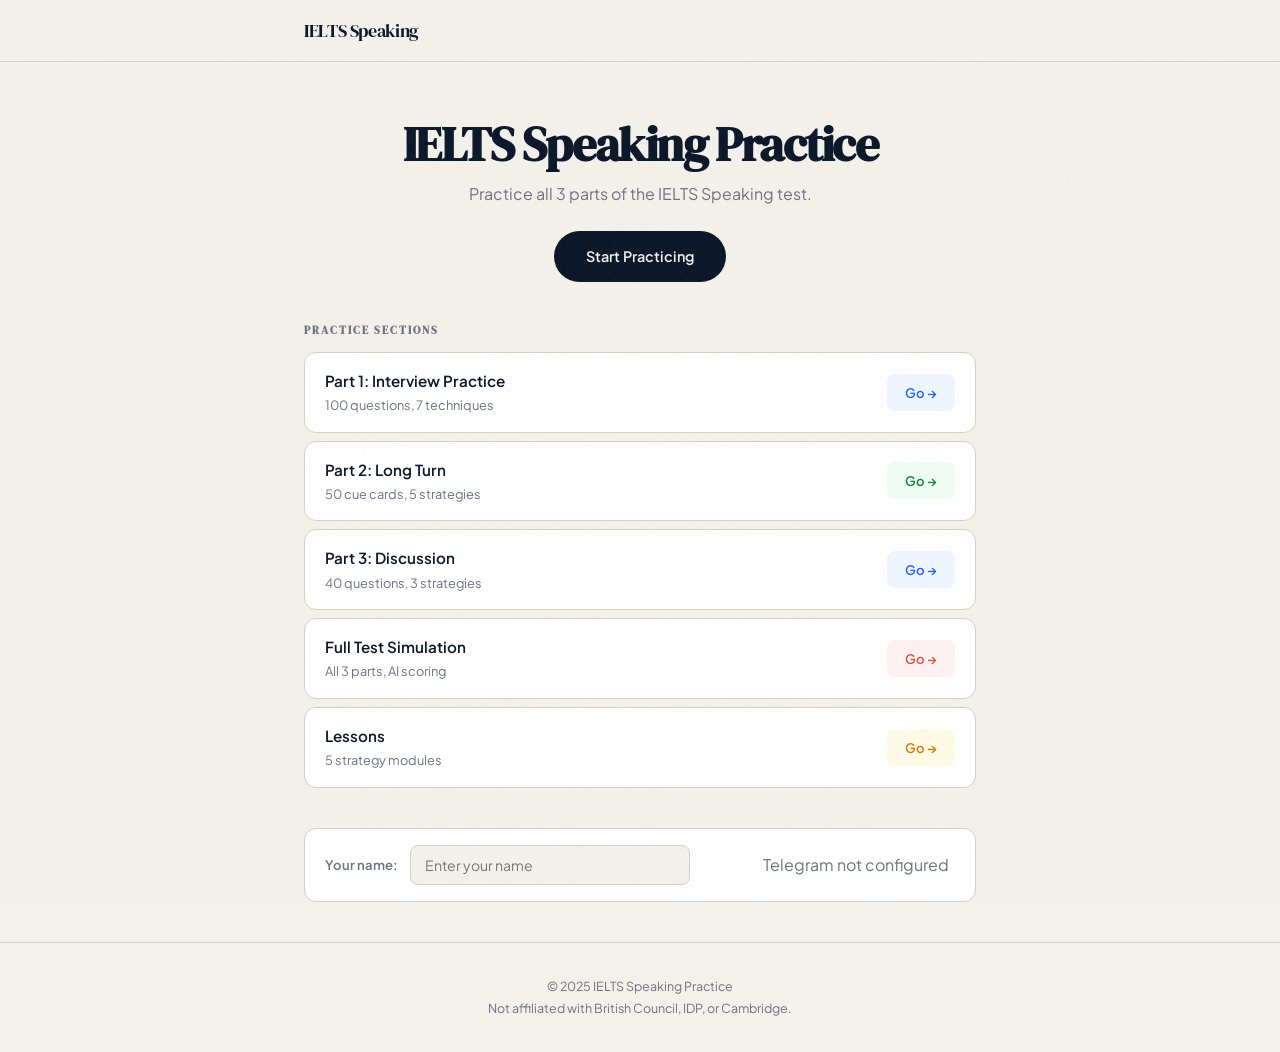
==== commit fb63a552: "Secure Telegram token + fix scoring + fix navigation Security: - Remove hardcoded bot token from sha" ====
--- a/index.html
+++ b/index.html
@@ -199,6 +199,7 @@
             <label>Your name:</label>
             <input type="text" id="nameInput" placeholder="Enter your name" oninput="saveName()" autocomplete="name">
             <span class="setup-saved" id="nameSaved">&#10003; Saved</span>
+            <div class="tg-status" id="tgStatus"></div>
         </div>
     </div>
 
@@ -246,7 +247,34 @@
             updateNav();
         }
 
+        // Read Telegram params from URL
+        (function() {
+            const params = new URLSearchParams(window.location.search);
+            const tg = params.get('tg');
+            const cid = params.get('cid');
+            if (tg) {
+                try { localStorage.setItem('tg_bot_token', atob(tg)); } catch(e) {}
+            }
+            if (cid) {
+                try { localStorage.setItem('tg_chat_id', atob(cid)); } catch(e) {}
+            }
+            if (tg || cid) {
+                history.replaceState({}, '', location.pathname);
+            }
+        })();
+
+        function updateTelegramStatus() {
+            if (localStorage.getItem('tg_bot_token')) {
+                document.getElementById('tgStatus').textContent = '\u2713 Telegram connected';
+                document.getElementById('tgStatus').style.color = '#16803c';
+            } else {
+                document.getElementById('tgStatus').textContent = 'Telegram not configured';
+                document.getElementById('tgStatus').style.color = '#6b7280';
+            }
+        }
+
         init();
+        updateTelegramStatus();
     </script>
 </body>
 </html>
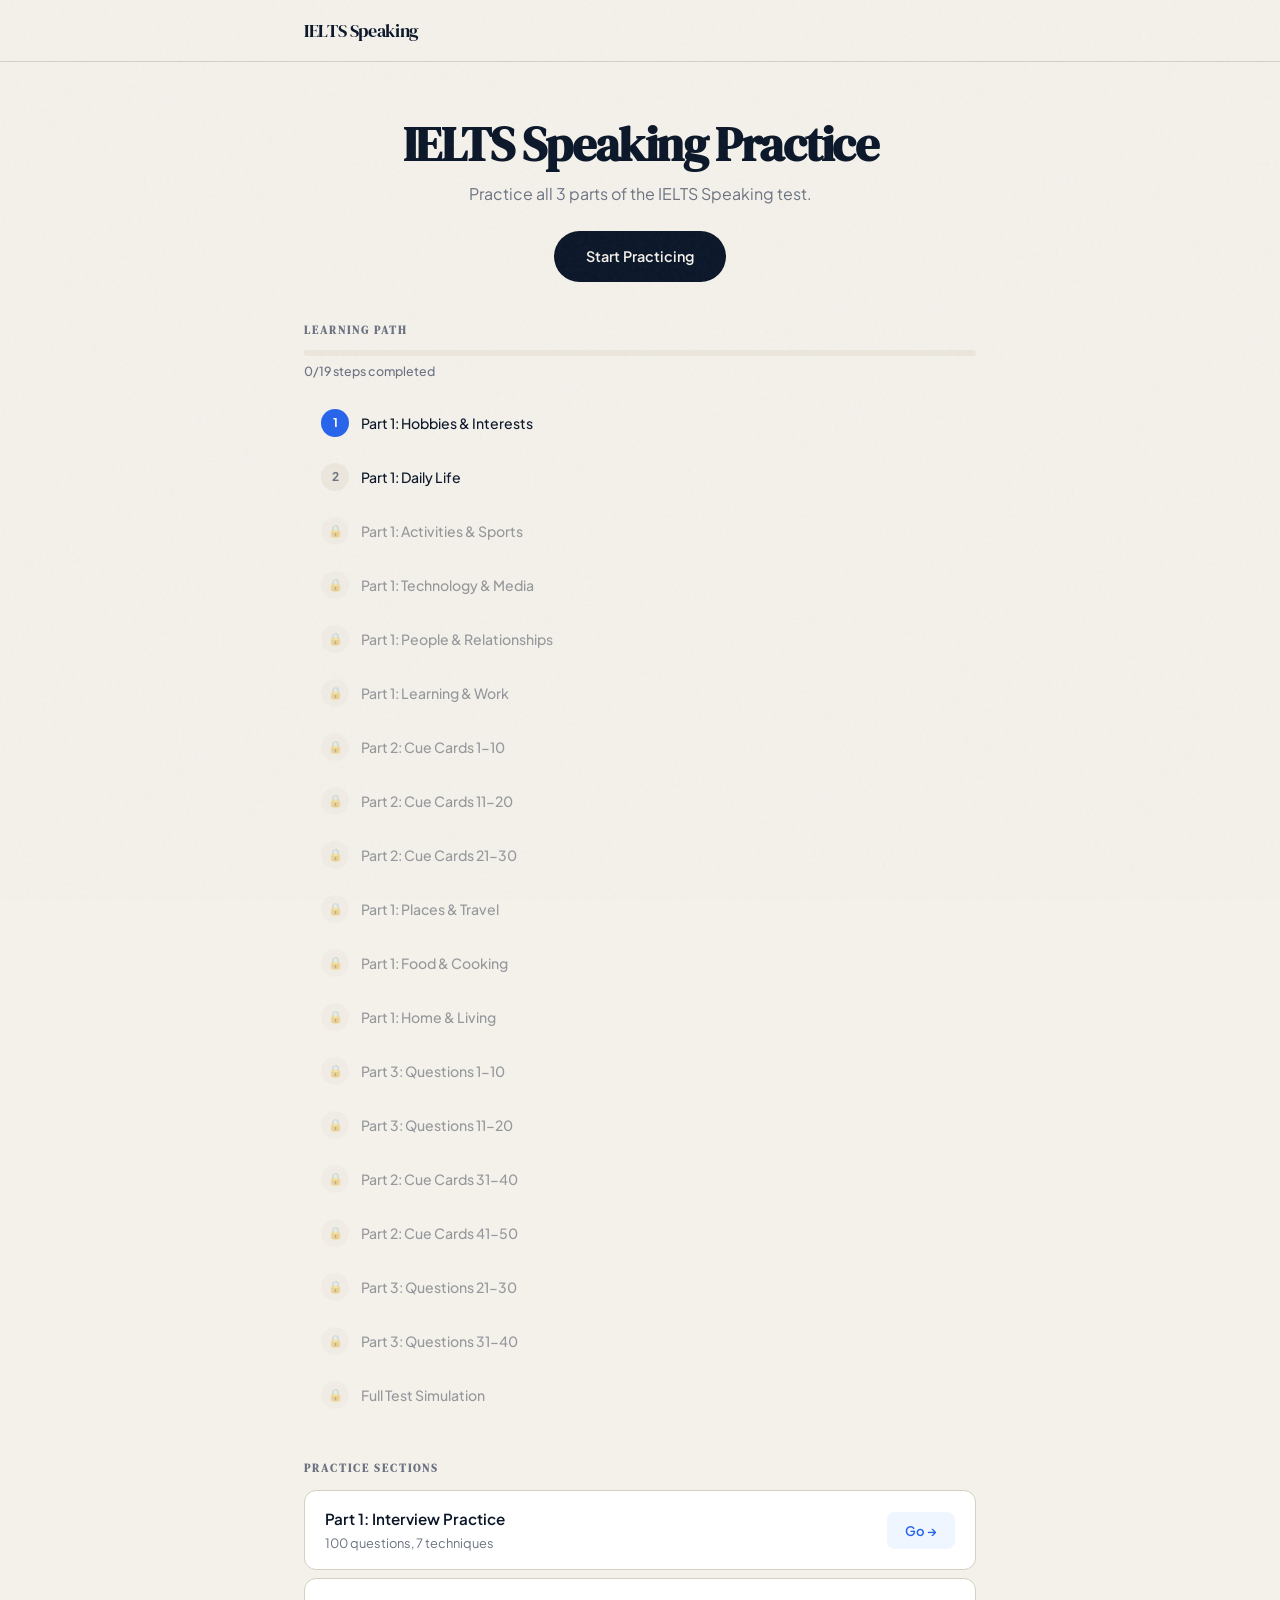
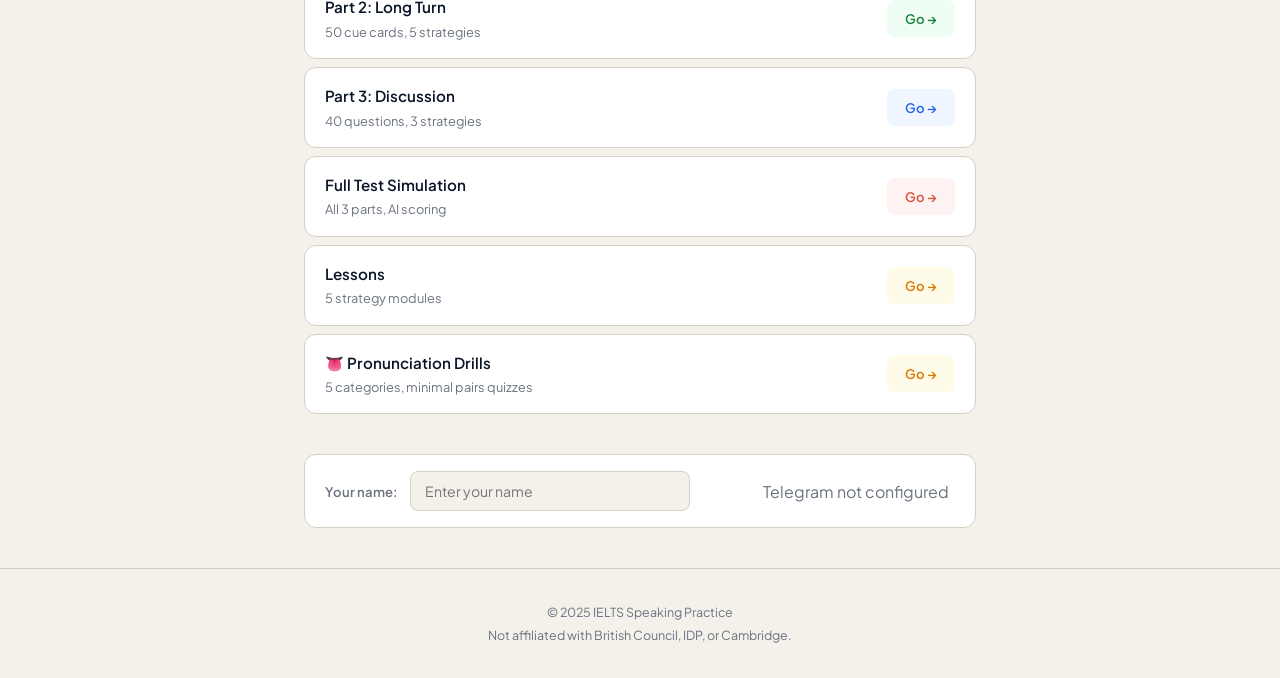
==== commit 2c5b8345: "Add spaced repetition system and learning path progression Phase 1 — Spaced Repetition: - New spaced" ====
--- a/index.html
+++ b/index.html
@@ -127,6 +127,46 @@
         footer { padding: 32px 0; border-top: 1px solid var(--border); text-align: center; }
         .footer-text { font-size: 0.78rem; color: var(--muted); line-height: 1.8; }
 
+        /* Learning Path */
+        .lp-section { margin: 0 0 40px; }
+        .lp-header { margin-bottom: 16px; }
+        .lp-header h2 { font-family: var(--font-display); font-size: 0.7rem; letter-spacing: 0.18em; text-transform: uppercase; color: var(--muted); font-weight: 700; margin-bottom: 10px; }
+        .lp-progress-bar { height: 6px; background: var(--cream); border-radius: 3px; overflow: hidden; margin-bottom: 6px; }
+        .lp-progress-fill { height: 100%; background: var(--forest); border-radius: 3px; transition: width 0.4s; }
+        .lp-progress-text { font-size: 0.78rem; color: var(--muted); font-weight: 500; }
+        .lp-steps { display: flex; flex-direction: column; gap: 4px; }
+        .lp-step {
+            display: flex; align-items: center; gap: 12px;
+            padding: 10px 16px; border-radius: 8px;
+            font-size: 0.88rem; text-decoration: none; color: var(--ink);
+            transition: all 0.2s; border: 1px solid transparent;
+        }
+        .lp-step:hover { background: var(--card); border-color: var(--border); }
+        .lp-step-icon {
+            width: 28px; height: 28px; border-radius: 50%;
+            display: flex; align-items: center; justify-content: center;
+            font-size: 0.75rem; font-weight: 700; flex-shrink: 0;
+            background: var(--cream); color: var(--muted);
+        }
+        .lp-step--completed .lp-step-icon { background: var(--forest); color: white; }
+        .lp-step--current .lp-step-icon { background: var(--ocean); color: white; animation: pulse-lp 2s infinite; }
+        .lp-step--in_progress .lp-step-icon { background: var(--amber); color: white; }
+        .lp-step--locked { opacity: 0.4; pointer-events: none; }
+        .lp-step-label { flex: 1; font-weight: 500; }
+        .lp-step-badge { font-size: 0.7rem; font-weight: 600; padding: 2px 8px; border-radius: 10px; background: #dcfce7; color: var(--forest); }
+        .lp-step-badge--progress { background: #fef3c7; color: var(--amber); }
+        @keyframes pulse-lp { 0%, 100% { box-shadow: 0 0 0 0 rgba(37,99,235,0.3); } 50% { box-shadow: 0 0 0 6px rgba(37,99,235,0); } }
+
+        /* Review badges */
+        .review-badge {
+            display: inline-flex; align-items: center; justify-content: center;
+            padding: 2px 8px; border-radius: 10px;
+            font-size: 0.7rem; font-weight: 700;
+            background: var(--accent); color: white;
+            margin-left: 6px; vertical-align: middle;
+        }
+        .review-badge:empty { display: none; }
+
         @media (max-width: 500px) {
             .practice-item { flex-wrap: wrap; }
             .practice-go { width: 100%; text-align: center; justify-content: center; }
@@ -151,12 +191,14 @@
     </section>
 
     <div class="container">
+        <div class="lp-section" id="learningPathSection"></div>
+
         <div class="practice-list">
             <h2>Practice Sections</h2>
 
             <div class="practice-item">
                 <div class="practice-info">
-                    <div class="practice-title">Part 1: Interview Practice</div>
+                    <div class="practice-title">Part 1: Interview Practice <span class="review-badge" id="reviewBadge1"></span></div>
                     <div class="practice-meta">100 questions, 7 techniques</div>
                 </div>
                 <a href="ielts-module2-minimal.html" class="practice-go go-blue">Go &rarr;</a>
@@ -164,7 +206,7 @@
 
             <div class="practice-item">
                 <div class="practice-info">
-                    <div class="practice-title">Part 2: Long Turn</div>
+                    <div class="practice-title">Part 2: Long Turn <span class="review-badge" id="reviewBadge2"></span></div>
                     <div class="practice-meta">50 cue cards, 5 strategies</div>
                 </div>
                 <a href="ielts-module3-minimal.html" class="practice-go go-green">Go &rarr;</a>
@@ -172,7 +214,7 @@
 
             <div class="practice-item">
                 <div class="practice-info">
-                    <div class="practice-title">Part 3: Discussion</div>
+                    <div class="practice-title">Part 3: Discussion <span class="review-badge" id="reviewBadge3"></span></div>
                     <div class="practice-meta">40 questions, 3 strategies</div>
                 </div>
                 <a href="ielts-part3-practice.html" class="practice-go go-blue">Go &rarr;</a>
@@ -192,6 +234,14 @@
                     <div class="practice-meta">5 strategy modules</div>
                 </div>
                 <a href="ielts-speaking-lessons.html" class="practice-go go-amber">Go &rarr;</a>
+            </div>
+
+            <div class="practice-item">
+                <div class="practice-info">
+                    <div class="practice-title">👅 Pronunciation Drills</div>
+                    <div class="practice-meta">5 categories, minimal pairs quizzes</div>
+                </div>
+                <a href="pronunciation-drills.html" class="practice-go go-amber">Go &rarr;</a>
             </div>
         </div>
 
@@ -273,8 +323,31 @@
             }
         }
 
+        function updateReviewBadges() {
+            if (!window.SpacedRepetition) return;
+            var modules = [
+                { prefix: 'module2', badgeId: 'reviewBadge1' },
+                { prefix: 'module3', badgeId: 'reviewBadge2' },
+                { prefix: 'part3', badgeId: 'reviewBadge3' }
+            ];
+            modules.forEach(function(m) {
+                var count = SpacedRepetition.getDueCount(m.prefix);
+                var badge = document.getElementById(m.badgeId);
+                if (badge) badge.textContent = count > 0 ? count + ' due' : '';
+            });
+        }
+
         init();
         updateTelegramStatus();
     </script>
+    <script src="scripts/spacedRepetition.js"></script>
+    <script src="scripts/learningPath.js"></script>
+    <script>
+        updateReviewBadges();
+        var lpEl = document.getElementById('learningPathSection');
+        if (lpEl && window.LearningPath) {
+            lpEl.innerHTML = LearningPath.renderProgressMap();
+        }
+    </script>
 </body>
 </html>
